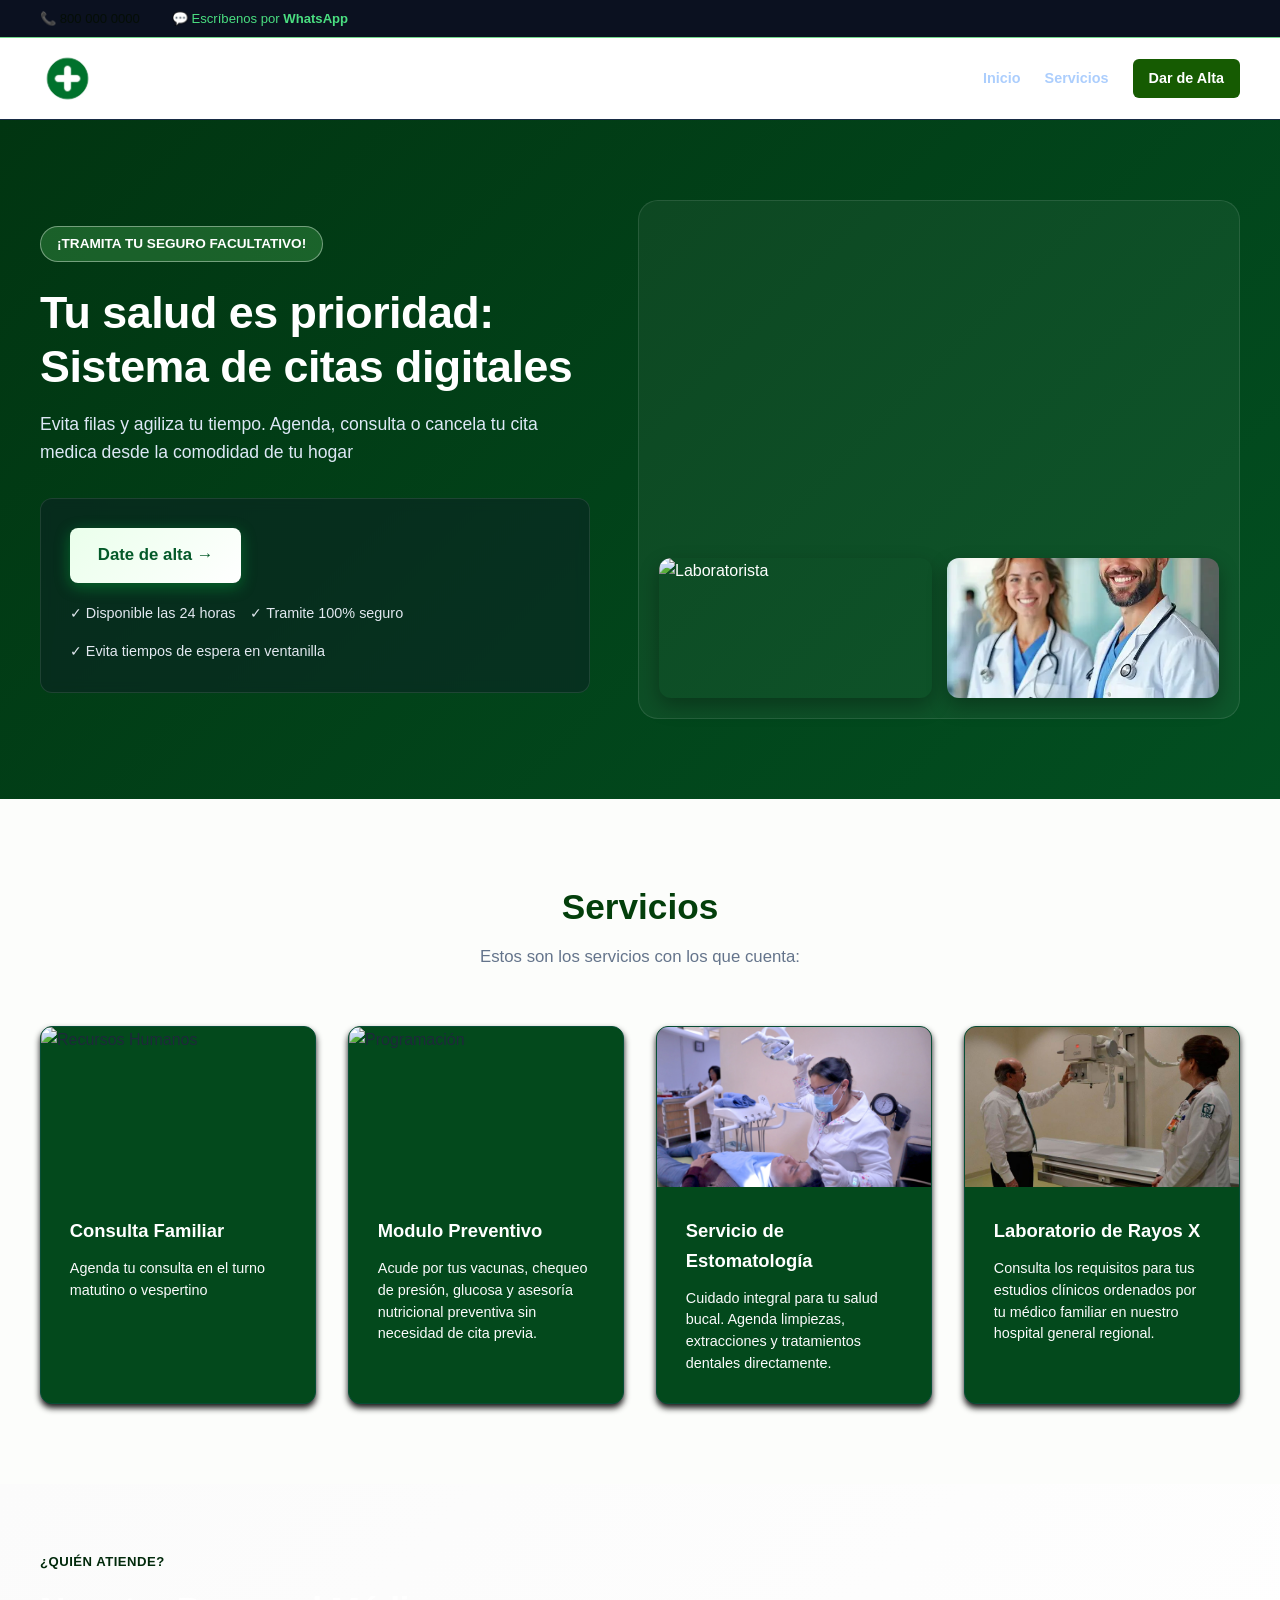
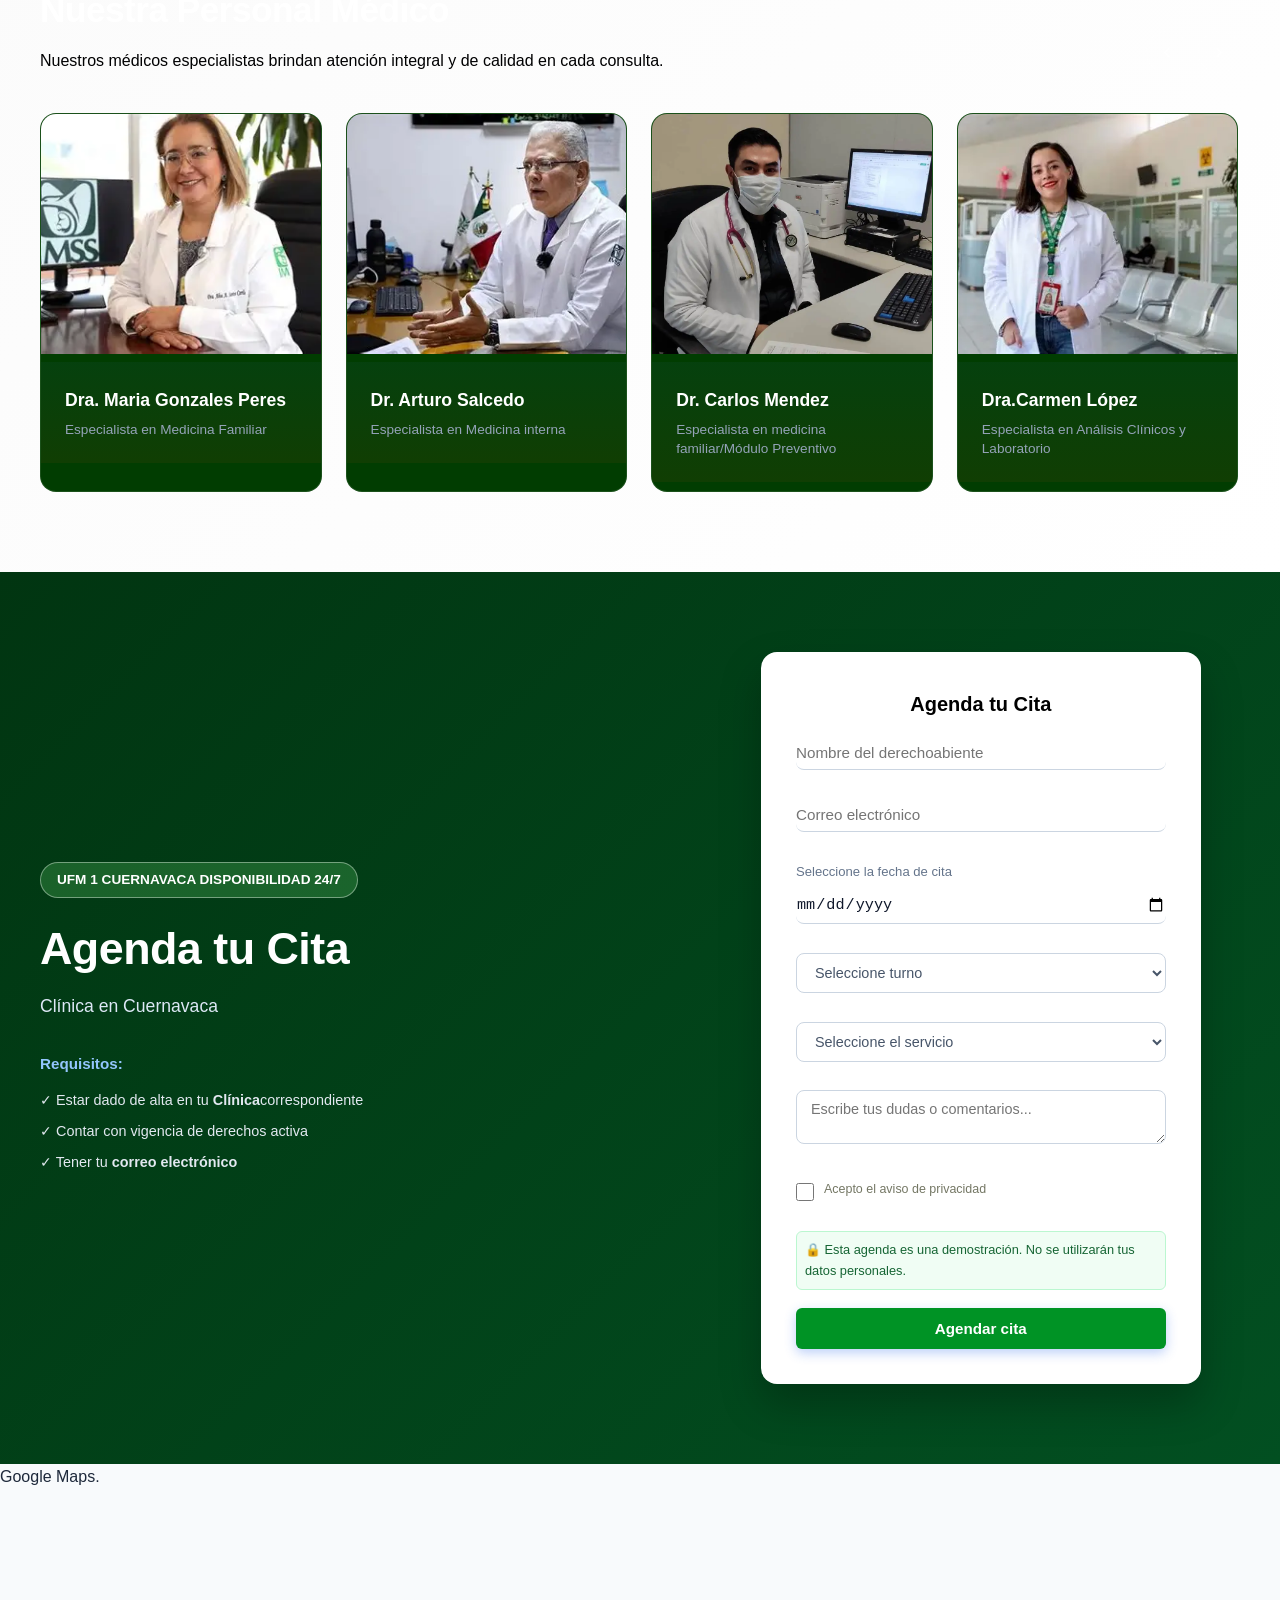
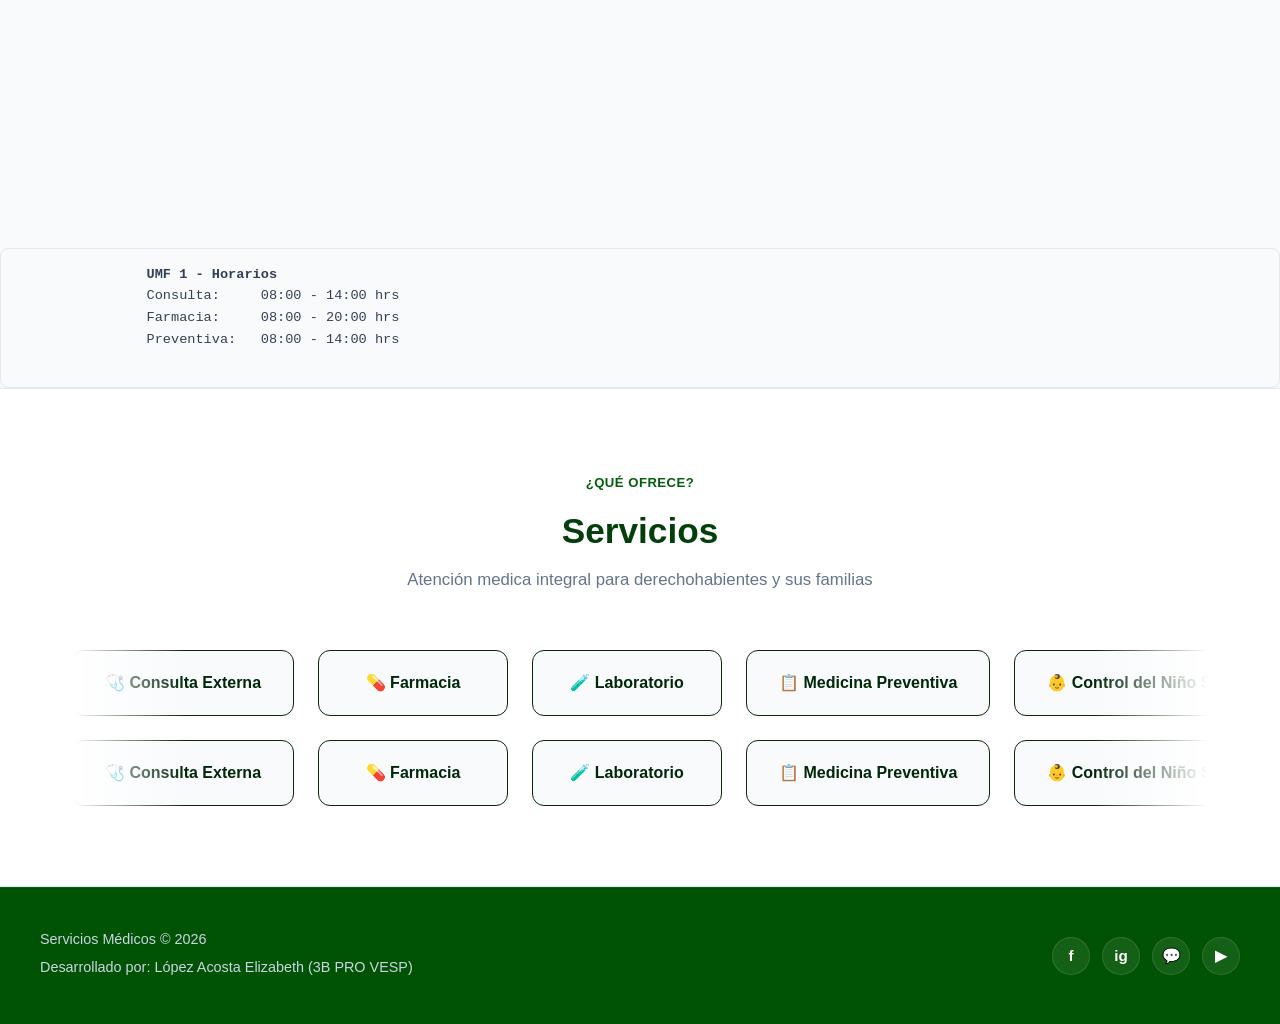
==== index.html @ cfb73b37 "Mi segunda publicación Publicación con imágenes y archivos del proyecto" ====
<!--
  ======================================================================
  INSTITUCIÓN: CBTis 166 Pablo Torres Burgos
  ----------------------------------------------------------------------
  * Estudiante: López Acosta Elizabeth
  * Grupo: 3B PRO VESP  
  * Actividad: Portal Institucional (Con barra superior, collage y formulario)
  ====================================================================== -->

<!DOCTYPE html>
<html lang="es">
<head>
    <meta charset="UTF-8">
    <meta name="viewport" content="width=device-width, initial-scale=1.0">
    <title>Consultas</title>
    <link rel="stylesheet" href="styles.css">
</head>
<body>

    <!-- BARRA SUPERIOR DE CONTACTO -->
    <div class="top-bar" id="inicio">
        <div class="top-bar-container">
            <div class="top-contacts">
                <span class="top-item">📞 800 000 0000</span>
                <span class="top-item whatsapp">💬 Escríbenos por <strong>WhatsApp</strong></span>
            </div>
        </div>
    </div>

    <!-- BARRA DE NAVEGACIÓN PRINCIPAL -->
    <header class="navbar">
        <div class="nav-container">
            <div class="nav-brand">
                <a href="#inicio">
                    <img src="img/logo.webp" alt="Logo" class="brand-logo-img">
                </a>
            </div>
            <nav class="nav-links">
                <a href="#inicio">Inicio</a>
                <a href="#oferta">Servicios</a>
                <a href="login.html" class="btn-nav-login">Dar de Alta</a>
            </nav>
        </div>
    </header>
    

    <!-- SECCIÓN DE DOS COLUMNAS CON COLLAGE DE IMÁGENES -->
    <section class="hero-section">
        <div class="hero-container">
            
            <!-- Columna Izquierda: Textos, Botón y Beneficios -->
            <div class="hero-text-side">
                <span class="hero-tag">¡TRAMITA TU SEGURO FACULTATIVO!</span>
                <h1>Tu salud es prioridad: Sistema de citas digitales</h1>
                <p>Evita filas y agiliza tu tiempo. Agenda, consulta o cancela tu cita medica desde la comodidad de tu hogar</p>
                
                <div class="hero-cta-box">
                    <a href="login.html" class="btn-orange">Date de alta →</a>
                    <div class="hero-benefits">
                        <span>✓ Disponible las 24 horas</span>
                         <span>✓ Tramite 100% seguro</span>
                        <span>✓ Evita tiempos de espera en ventanilla</span>
                    </div>
                </div>
            </div>


            <!-- Columna Derecha: Collage de Imágenes -->
            <div class="hero-image-side">
                <div class="image-collage">
                    <div class="collage-main">
                       <iframe width="560" height="315" src="https://www.youtube.com/embed/X5gCKIQ4U8g?si=Y90M7njumJcARJmg" title="YouTube video player" frameborder="0" allow="accelerometer; autoplay; clipboard-write; encrypted-media; gyroscope; picture-in-picture; web-share" referrerpolicy="strict-origin-when-cross-origin" allowfullscreen></iframe>
                    </div>
                    <div class="collage-sub">
                        <img src="https://th.bing.com/th/id/R.b16246569564eeed6de5c8aa3217bfc3?rik=QnYleJ3G57Sw9w&riu=http%3a%2f%2fpuntoporpuntotv.com%2fwp-content%2fuploads%2f2023%2f10%2fSaturado-el-IMSS-Cuernavaca-siguen-trabajando-a-gran-capacidad-1024x768.jpg&ehk=q5eIgopV61Ex9MRIPPcJCZq4phIk%2b4VZLDvYMflXWm0%3d&risl=&pid=ImgRaw&r=0" alt="Laboratorista">
                        <img src="img/doctores.webp" alt="Programación">
                    </div>
                </div>
            </div>

        </div>
    </section>

    <!-- SECCIÓN DE OFERTA EDUCATIVA CON IMÁGENES ALUSIVAS -->
    <section id="oferta" class="careers-section">
        <div class="section-container">
            <div class="section-header">
                <h2>Servicios</h2>
                <p>Estos son los servicios con los que cuenta:</p>
            </div>

            <div class="careers-grid">
                
                <!-- Carrera 1: Recursos Humanos -->
                <div class="career-card">
                    <div class="career-img-container">
                        <img src="https://tse4.mm.bing.net/th/id/OIP.SMex23tCClpbx3wAqJj2wgHaD4?r=0&rs=1&pid=ImgDetMain&o=7&rm=3" alt="Recursos Humanos">
                    </div>
                    <div class="career-content">
                        <h3>Consulta Familiar</h3>
                        <p>Agenda tu consulta en el turno matutino o vespertino</p>
                    </div>
                </div>

                <!-- Carrera 2: Programación -->
                <div class="career-card">
                    <div class="career-img-container">
                        <img src="https://th.bing.com/th/id/R.180ccead91afdc02e261c7e9dc39caec?rik=%2bVwhKec6Sp%2fadQ&pid=ImgRaw&r=0" alt="Programación">
                    </div>
                    <div class="career-content">
                        <h3>Modulo Preventivo</h3>
                        <p>Acude por tus vacunas, chequeo de presión, glucosa y asesoría nutricional preventiva sin necesidad de cita previa.</p>
                    </div>
                </div>

                <!--  -->
                <div class="career-card">
                    <div class="career-img-container">
                        <img src="img/estomatología.jpeg" alt="Ciberseguridad">
                    </div>
                    <div class="career-content">
                        <h3>Servicio de Estomatología</h3>
                        <p>Cuidado integral para tu salud bucal. Agenda limpiezas, extracciones y tratamientos dentales directamente.</p>
                    </div>
                </div>

                <!-- Carrera 4: Laboratorista Clínico -->
                <div class="career-card">
                    <div class="career-img-container">
                        <img src="img/rayosx.jpg" alt="Laboratorista Clínico">
                    </div>
                    <div class="career-content">
                        <h3>Laboratorio de Rayos X</h3>
                        <p>Consulta los requisitos para tus estudios clínicos ordenados por tu médico familiar en nuestro hospital general regional.</p>
                    </div>
                </div>

            </div>
        </div>
    </section>

    <!-- SECCIÓN DE DOCENTES CON RECORRIDO INTERACTIVO (JS) -->
    <section class="teachers-section">
        <div class="teachers-container">
            
            <div class="teachers-header">
                <div>
                    <span class="teachers-tag">¿QUIÉN ATIENDE?</span>
                    <h2>Nuestra Personal Médico</h2>
                    <p>Nuestros médicos especialistas brindan atención integral y de calidad en cada consulta.</p>
                </div>
                <!-- Botones funcionales con IDs -->
                <div class="teachers-nav-buttons">
                    <button id="btn-prev" class="nav-btn">‹</button>
                    <button id="btn-next" class="nav-btn">›</button>
                </div>
            </div>

            <!-- Contenedor de las tarjetas de docentes (controlado por JS) -->
            <div class="teachers-grid" id="teachers-track">
                
                <!-- Grupo 1 (Primeros 4 profesores) -->
                <div class="teacher-card">
                    <img src="img/doctora.webp" alt="Doctora">
                    <div class="teacher-info">
                        <h3>Dra. Maria Gonzales Peres</h3>
                        <p>Especialista en Medicina Familiar</p>
                    </div>
                </div>

                <div class="teacher-card">
                    <img src="img/doctor.webp" alt="Doctor">
                    <div class="teacher-info">
                        <h3>Dr. Arturo Salcedo</h3>
                        <p>Especialista en Medicina interna</p>
                    </div>
                </div>

                <div class="teacher-card">
                    <img src="img/Doctor2.webp" alt="Doctor">
                    <div class="teacher-info">
                        <h3>Dr. Carlos Mendez</h3>
                        <p>Especialista en medicina familiar/Módulo Preventivo</p>
                    </div>
                </div>

                <div class="teacher-card">
                    <img src="img/doctora2.webp" alt="Doctora">
                    <div class="teacher-info">
                        <h3>Dra.Carmen López</h3>
                        <p>Especialista en Análisis Clínicos y Laboratorio</p>
                    </div>
                </div>

                <!-- Grupo 2 (Otros 4 profesores / Ejemplos adicionales para el recorrido) -->
                <div class="teacher-card">
                    <img src="img/doctora3.jpg" alt="Doctora">
                    <div class="teacher-info">
                        <h3>Dra Camila Zaragoza</h3>
                        <p>RayosX e Imagenología</p>
                    </div>
                </div>

                <div class="teacher-card">
                    <img src="img/doctora4.webp" alt="Profesor">
                    <div class="teacher-info">
                        <h3>Dentista Guadalupe Chavez</h3>
                        <p>Encargada del area de Estomatología</p>
                    </div>
                </div>

                <div class="teacher-card">
                    <img src="img/Doctor3.webp" alt="Doctor">
                    <div class="teacher-info">
                        <h3>Pablo García</h3>
                        <p>Encargado del area de RayosX</p>
                    </div>
                </div>

                <div class="teacher-card">
                    <img src="img/medico.webp" alt="Profesor">
                    <div class="teacher-info">
                        <h3>Médico Felipe Montés</h3>
                        <p>Consulta General.Seguimiento Preventivo en UMF</p>
                    </div>
                </div>

            </div>

        </div>
    </section>

    <!-- SECCIÓN DE DOS COLUMNAS CON FORMULARIO INTEGRADO -->
    <section class="hero-section">
        <div class="hero-container">
            
            <!-- Columna Izquierda: Textos y Beneficios (Estilo UMOV) -->
            <div class="hero-text-side">
                <span class="hero-tag">UFM 1 CUERNAVACA DISPONIBILIDAD 24/7</span>
                <h1 class="hero-title-custom">Agenda tu Cita</h1>
                <p class="hero-desc-custom">
                    Clínica en Cuernavaca
                </p>
                
                <div class="hero-subtitle-custom">
                    Requisitos:
                </div>
                <div class="hero-benefits hero-benefits-column">
                    <span>✓ Estar dado de alta en tu <b>Clínica</b>correspondiente</span>
                    <span>✓ Contar con vigencia de derechos activa</span>
                    <span>✓ Tener tu <b>correo electrónico</b> </span>
                </div>
            </div>

            <!-- Columna Derecha: Tarjeta Flotante con Formulario (10 campos/etiquetas) -->
            <div class="hero-form-side">
                <div class="cbtis-hero-form-card">
                    
                    <h3 class="form-card-title">
                        Agenda tu Cita 
                    </h3>

                    <form id="form-hero-informes" action="#" method="POST">
                        
                        <!-- 1. Campo de Texto: Nombre -->
                        <div class="cbtis-input-group form-group-margin">
                            <input type="text" id="info_nombre" name="nombre" required placeholder="Nombre del derechoabiente" class="form-control-input">
                        </div>


                        <!-- 2. Campo de Correo Electrónico -->
                        <div class="cbtis-input-group form-group-margin">
                            <input type="email" id="info_email" name="email" required placeholder="Correo electrónico" class="form-control-input">
                        </div>


                       
                         <!-- 3. Campo de Fecha (Date): Fecha estimada de ingreso -->
                        <div class="cbtis-input-group form-group-margin">
                            <label for="info_fecha" class="form-date-label">Seleccione la fecha de cita</label>
                            <input type="date" id="info_fecha" name="fecha" required class="form-control-date">
                        </div>

                        <!-- 4. Menú Desplegable (Select): Carrera Técnica -->
                        <div class="cbtis-input-group form-group-margin">
                            <select id="info_carrera" name="carrera" required class="form-control-select">
                                <option value="">Seleccione turno </option>
                                <option value="recursos">Matutino</option>
                                <option value="programacion">Vespertino</option>
                            </select>
                        </div>
                         <!-- 5. Menú Desplegable (Select): Nivel de Estudios -->
                        <div class="cbtis-input-group form-group-margin">
                            <select id="info_nivel" name="nivel" required class="form-control-select">
                                <option value="">Seleccione el servicio </option>
                                <option value="media">Familiar</option>
                                <option value="media">Estomatología</option>
                                <option value="media">Medicina</option>
                                <option value="media">Preventivo</option>
                            </select>
                        </div>


                        <!-- 6. Área de Texto (Textarea): Dudas adicionales -->
                        <div class="cbtis-input-group form-group-margin">
                            <textarea id="info_comentarios" name="comentarios" rows="2" placeholder="Escribe tus dudas o comentarios..." class="form-control-textarea"></textarea>
                        </div>

                      <!-- 7. Casilla de Verificación (Checkbox): Términos y privacidad -->
                        <div class="cbtis-input-group form-group-checkbox">
                            <input type="checkbox" id="info_terminos" name="terminos" required class="form-checkbox-input">
                            <label for="info_terminos" class="form-checkbox-label">
                                Acepto el aviso de privacidad 
                            </label>
                        </div>

                         <p style="background:#f0fdf4; border:1px solid #bbf7d0; color:#166534; padding:8px; border-radius:6px; font-size:0.80rem; margin-bottom:10px;">
                        🔒 Esta agenda es una demostración. No se utilizarán tus datos personales.
                        </p>

                        <!-- 8. Botón de Envío (Submit Button) -->
                        <button type="submit" class="cbtis-btn-ingresar form-submit-btn">
                            Agendar cita
                        </button>
                       
                    </form>
                </div>
            </div>

        </div>
    </section>
   

                <p> Google Maps.</p>
                <div class="map-container">
                     <iframe src="https://www.google.com/maps/embed?pb=!1m18!1m12!1m3!1d2387.199686755925!2d-99.20604366535498!3d18.92147326581789!2m3!1f0!2f0!3f0!3m2!1i1024!2i768!4f13.1!3m3!1m2!1s0x85cddfbd3ccdaff7%3A0xf3bea7a84e14e5df!2sHospital%20General%20Regional%2C%20C%2FMF%20No.%201%20del%20IMSS%2C%20Cuernavaca%2C%20Morelos.!5e1!3m2!1ses-419!2smx!4v1793158103427!5m2!1ses-419!2smx" 
                            width="100%" 
                            height="350" 
                            style="border:0;" 
                            allowfullscreen="" 
                            loading="lazy" 
                            referrerpolicy="no-referrer-when-downgrade" 
                            title="Ubicación">
                    </iframe>
                    <pre style="background:#f8fafc; border:1px solid #e2e8f0; padding:15px; border-radius:8px; font-size:0.85rem; color:#334155; overflow-x:auto;">
                <b>UMF 1 - Horarios</b>
                Consulta:     08:00 - 14:00 hrs
                Farmacia:     08:00 - 20:00 hrs
                Preventiva:   08:00 - 14:00 hrs

</pre>
                </div>
                </section>


    <!-- SECCIÓN DE CONVENIOS DOBLE LÍNEA -->
    <section class="convenios-section">
        <div class="convenios-container">
            
            <div class="section-header">
                <span class="teachers-tag convenience-tag-custom">¿QUÉ OFRECE?</span>
                <h2>Servicios </h2>
                <p>Atención medica integral para derechohabientes y sus familias </p>
            </div>

            <!-- LÍNEA 1: Se desplaza hacia la IZQUIERDA -->
            <div class="marquee-wrapper">
                <div class="marquee-track marquee-track-top">
                    <div class="convenio-card">🩺 Consulta Externa</div>
<div class="convenio-card">💊 Farmacia</div>
<div class="convenio-card">🧪 Laboratorio</div>
<div class="convenio-card">📋 Medicina Preventiva</div>
<div class="convenio-card">👶 Control del Niño Sano</div>
<div class="convenio-card">🤰 Control Prenatal</div>
<div class="convenio-card">📝 Trabajo Social</div>
<div class="convenio-card">💉 Vacunación</div>
<div class="convenio-card">🏥 Afiliación y Vigencia</div>
<div class="convenio-card">📅 Citas Digitales</div>
                </div>
            </div>

            <!-- LÍNEA 2: Se desplaza hacia la DERECHA -->
            <div class="marquee-wrapper marquee-wrapper-spacing">
                <div class="marquee-track marquee-track-bottom">
                    <div class="convenio-card">🩺 Consulta Externa</div>
<div class="convenio-card">💊 Farmacia</div>
<div class="convenio-card">🧪 Laboratorio</div>
<div class="convenio-card">📋 Medicina Preventiva</div>
<div class="convenio-card">👶 Control del Niño Sano</div>
<div class="convenio-card">🤰 Control Prenatal</div>
<div class="convenio-card">📝 Trabajo Social</div>
<div class="convenio-card">💉 Vacunación</div>
<div class="convenio-card">🏥 Afiliación y Vigencia</div>
<div class="convenio-card">📅 Citas Digitales</div>
                </div>
            </div>
        </div>
    </section>

    <!-- PIE DE PÁGINA (FOOTER CON REDES SOCIALES) -->
    <footer class="footer">
        <div class="footer-container">
            
            <div class="footer-info">
                <p>Servicios Médicos &copy; 2026</p>
                <p class="footer-author">Desarrollado por: López Acosta Elizabeth (3B PRO VESP)</p>
            </div>

            <!-- Enlaces de Redes Sociales -->
            <div class="footer-socials">
                <a href="https://facebook.com" target="_blank" class="social-icon" title="Facebook">f</a>
                <a href="https://instagram.com" target="_blank" class="social-icon" title="Instagram">ig</a>
                <a href="https://whatsapp.com" target="_blank" class="social-icon" title="WhatsApp">💬</a>
                <a href="https://youtube.com" target="_blank" class="social-icon" title="YouTube"> ▶</a>
            </div>

        </div>
    </footer>

    <script src="script.js"></script>
</body>
</html>
---- styles.css ----
/* ======================================================================
   ESTILOS GENERALES Y PORTADA - CBTis 166
   ====================================================================== */
*{
    box-sizing: border-box; /* Incluye bordes y rellenos en el ancho y alto total */
    margin: 0;              /* Elimina los márgenes predeterminados de la página */
    padding: 0;             /* Elimina los rellenos internos predeterminados */
}

body {
    font-family: 'Segoe UI', Tahoma, Geneva, Verdana, sans-serif; /* Tipografía principal limpia y moderna */
    color: #1e293b;                 /* Color de texto base gris oscuro */
    background-color: #f8fafc;      /* Color de fondo general suave para el sitio */
    line-height: 1.6;               /* Espaciado de línea cómodo para la lectura */
}

/* --------------------------------------------------------------------
   BARRA SUPERIOR DE CONTACTO
   -------------------------------------------------------------------- */
.top-bar {
    background-color: #0b1120;              /* Fondo oscuro para la franja de contacto superior */
    color: #050e07;                         /* Color de texto gris claro secundario */
    font-size: 0.82rem;                     /* Tamaño de fuente pequeño y sutil */
    padding: 0.5rem 2rem;                   /* Relleno interno superior/inferior y lateral */
    border-bottom: 1px solid rgba(120, 232, 148, 0.926); /* Línea divisoria inferior translúcida */
}

.top-bar-container {
    max-width: 1200px;     /* Ancho máximo estructurado para mantener simetría */
    margin: 0 auto;        /* Centra horizontalmente el contenedor */
    display: flex;         /* Activa el diseño flexible */
    justify-content: space-between; /* Distribuye el espacio entre los elementos internos */
    align-items: center;   /* Centra verticalmente los elementos */
}

.top-contacts {
    display: flex;         /* Distribuye los datos de contacto en fila horizontal */
    gap: 2rem;             /* Separación horizontal entre los elementos */
}

.top-item.whatsapp {
    color: #4ade80;        /* Color verde característico para destacar WhatsApp */
}

/* ======================================================================
   BARRA DE NAVEGACIÓN RESPONSIVA
   ====================================================================== */
.navbar {
    background-color: #ffffff; /* Fondo blanco sólido para el menú de navegación */
    border-bottom: 1px solid #182c45; /* Borde inferior sutil */
    position: sticky;          /* Fija la barra en la parte superior al hacer scroll */
    top: 0;                    /* Posición de anclaje exacto en la parte superior */
    z-index: 1000;             /* Asegura que la barra esté siempre por encima de otros elementos */
    padding: 0.8rem 1.5rem;    /* Relleno interior de la barra de navegación */
}

.nav-container {
    max-width: 1200px;         /* Ancho máximo alineado con el resto del sitio */
    margin: 0 auto;            /* Centra el contenedor del menú */
    display: flex;             /* Modelo flexible */
    justify-content: space-between; /* Separa el logotipo de los enlaces del menú */
    align-items: center;       /* Alinea verticalmente al centro */
    flex-wrap: wrap;           /* Permite que los elementos bajen si falta espacio */
    gap: 1rem;                 /* Espaciado predeterminado */
}

.nav-brand {
    display: flex;             /* Contenedor flexible para la marca/logo */
    align-items: center;       /* Centra verticalmente el logotipo */
}

.brand-logo-img {
    height: 55px;              /* Altura fija estándar para el logotipo institucional */
    width: auto;               /* Ancho proporcional automático */
    object-fit: contain;       /* Evita deformaciones en la imagen */
    display: block;            /* Elimina espacios fantasma inferiores */
}

.nav-links {
    display: flex;             /* Organiza los enlaces de navegación en línea */
    align-items: center;       /* Centra verticalmente */
    gap: 1.5rem;               /* Espacio de separación entre cada opción del menú */
    flex-wrap: wrap;           /* Adaptable en pantallas chicas */
}

.nav-links a {
    text-decoration: none;     /* Quita el subrayado predeterminado de los enlaces */
    color: #accefd;            /* Color de texto gris intermedio */
    font-weight: 600;          /* Seminegrita para mejor visibilidad */
    font-size: 0.9rem;         /* Tamaño de fuente adecuado */
    transition: color 0.2s;    /* Transición suave al cambiar de color */
}

.nav-links a:hover {
    color: #1eb506;            /* Cambia a azul corporativo al pasar el cursor */
}

.btn-nav-login {
    background-color: #165b02; /* Fondo azul destacado para el botón de alumnos */
    color: white !important;   /* Texto blanco forzado */
    padding: 8px 16px;         /* Relleno interior del botón */
    border-radius: 6px;        /* Esquinas redondeadas */
    transition: background-color 0.2s; /* Transición suave en el color de fondo */
}

.btn-nav-login:hover {
    background-color: #008915; /* Azul más oscuro al pasar el cursor */
}

@media (max-width: 600px) {
    .navbar {
        padding: 0.6rem 1rem;  /* Reduce el padding en pantallas móviles pequeñas */
    }
    .nav-container {
        justify-content: center; /* Centra los elementos del menú en móviles */
    }
    .nav-links {
        gap: 1rem;             /* Reduce el espacio entre enlaces */
        justify-content: center; /* Centra los enlaces */
    }
}

/* --------------------------------------------------------------------
   SECCIÓN HERO (DOS COLUMNAS CON COLLAGE)
   -------------------------------------------------------------------- */
.hero-section {
    background: linear-gradient(135deg, #013511 0%, #024f21 100%); /* Fondo con degradado azul oscuro */
    color: white;              /* Texto general en blanco para alto contraste */
    padding: 5rem 2rem;        /* Relleno superior/inferior amplio y lateral */
    overflow: hidden;          /* Oculta desbordamientos */
}

.hero-container {
    max-width: 1200px;         /* Ancho máximo del contenedor principal */
    margin: 0 auto;            /* Centra el contenedor */
    display: grid;             /* Utiliza CSS Grid para organizar las columnas */
    grid-template-columns: 1.1fr 0.9fr; /* Texto ligeramente más ancho que el collage */
    gap: 3rem;                 /* Espacio de separación entre columnas */
    align-items: center;       /* Alinea verticalmente al centro */
}

@media (max-width: 900px) {
    .hero-container {
        grid-template-columns: 1fr; /* Cambia a una sola columna en pantallas medianas/móviles */
    }
}

.hero-tag {
    display: inline-block;     /* Permite aplicar padding y márgenes como bloque */
    background-color: rgba(86, 193, 97, 0.3); /* Fondo azul translúcido */
    border: 1px solid rgba(249, 254, 251, 0.4); /* Borde azul claro sutil */
    color: #ffffff;            /* Texto azul claro brillante */
    padding: 6px 16px;         /* Relleno interior */
    border-radius: 20px;       /* Bordes redondeados estilo píldora */
    font-size: 0.85rem;        /* Tamaño de fuente compacto */
    font-weight: 600;          /* Seminegrita */
    text-transform: uppercase; /* Convierte el texto en mayúsculas */
    margin-bottom: 1.5rem;     /* Margen inferior */
}

.hero-text-side h1 {
    font-size: 2.8rem;         /* Tamaño de fuente grande para el título principal */
    font-weight: 800;          /* Grosor muy marcado */
    margin-bottom: 1rem;       /* Espacio inferior */
    letter-spacing: -0.5px;    /* Reduce ligeramente el espacio entre letras */
    line-height: 1.2;          /* Altura de línea compacta */
}

.hero-text-side p {
    font-size: 1.1rem;         /* Tamaño de fuente cómodo para la descripción */
    color: #dde8f6;            /* Color gris claro legible */
    margin-bottom: 2rem;       /* Espacio inferior */
    line-height: 1.6;          /* Altura de línea legible */
}

.hero-cta-box {
    background: rgba(15, 23, 42, 0.4); /* Fondo oscuro semitransparente */
    border: 1px solid rgba(255, 255, 255, 0.1); /* Borde sutil translúcido */
    padding: 1.8rem;           /* Relleno interno */
    border-radius: 12px;       /* Bordes redondeados */
    backdrop-filter: blur(6px); /* Efecto de desenfoque de cristal esmerilado */
}

.btn-orange {
    display: inline-block;     /* Permite dimensiones en enlaces */
    background: linear-gradient(135deg, #eaffeb 0%, #ffffff 100%); /* Degradado naranja llamativo */
    color: rgb(4, 90, 41);              /* Texto blanco */
    padding: 14px 28px;        /* Relleno interior generoso */
    border-radius: 8px;        /* Bordes redondeados */
    text-decoration: none;     /* Quita subrayado */
    font-weight: 700;          /* Negrita */
    font-size: 1.05rem;        /* Tamaño destacado */
    box-shadow: 0 4px 15px rgba(5, 192, 68, 0.4); /* Sombra naranja difuminada */
    transition: transform 0.2s, box-shadow 0.2s; /* Transiciones suaves */
    margin-bottom: 1.2rem;     /* Espacio inferior */
}

.btn-orange:hover {
    transform: translateY(-2px); /* Eleva ligeramente el botón al pasar el cursor */
    box-shadow: 0 6px 20px rgba(7, 134, 26, 0.6); /* Aumenta intensidad de sombra */
}

.hero-benefits {
    display: flex;             /* Organiza los beneficios en línea flexible */
    flex-wrap: wrap;           /* Salto de línea automático */
    gap: 15px;                 /* Espacio entre beneficios */
    font-size: 0.9rem;         /* Tamaño estándar */
    color: #e2e8f0;            /* Gris claro */
    font-weight: 500;          /* Peso medio */
}

/* Estilos del Collage de Imágenes */
.image-collage {
    display: flex;             /* Organiza los elementos en columna */
    flex-direction: column;    /* Dirección vertical */
    gap: 15px;                 /* Espacio entre imágenes */
    background: rgba(255, 255, 255, 0.05); /* Fondo translúcido sutil */
    padding: 20px;             /* Relleno interior */
    border-radius: 20px;       /* Bordes redondeados del contenedor */
    border: 1px solid rgba(255, 255, 255, 0.1); /* Borde sutil */
}

.collage-main img {
    width: 100%;               /* Ancho completo */
    height: 240px;             /* Altura fija para la imagen principal */
    object-fit: cover;         /* Recorta proporcionalmente sin deformar */
    border-radius: 12px;       /* Bordes redondeados */
    box-shadow: 0 10px 25px rgba(0,0,0,0.3); /* Sombra de profundidad */
}

.collage-sub {
    display: grid;             /* Cuadrícula para las dos imágenes inferiores */
    grid-template-columns: 1fr 1fr; /* Dos columnas iguales */
    gap: 15px;                 /* Espacio entre las secundarias */
}

.collage-sub img {
    width: 100%;               /* Ancho completo */
    height: 140px;             /* Altura fija para secundarias */
    object-fit: cover;         /* Recorte proporcional */
    border-radius: 12px;       /* Bordes redondeados */
    box-shadow: 0 8px 20px rgba(0,0,0,0.3); /* Sombra de profundidad */
}

/* Clases específicas para el formulario de informes */
.hero-title-custom {
    font-size: 2.5rem;         /* Tamaño de título personalizado */
    margin-bottom: 1rem;       /* Margen inferior */
}

.hero-desc-custom {
    color: #cbd5e1;            /* Color secundario */
    font-size: 1rem;           /* Tamaño legible */
    margin-bottom: 1.5rem;     /* Margen inferior */
}

.hero-subtitle-custom {
    font-size: 0.95rem;        /* Subtítulo */
    font-weight: 600;          /* Seminegrita */
    color: #93c5fd;            /* Azul claro */
    margin-bottom: 0.8rem;     /* Margen inferior */
}

.hero-benefits-column {
    display: flex;             /* Flexible vertical */
    flex-direction: column;    /* Apilado vertical */
    gap: 8px;                  /* Espaciado ajustado */
}

.cbtis-hero-form-card {
    background-color: #ffffff; /* Fondo blanco sólido para la tarjeta del formulario */
    padding: 2.2rem;           /* Relleno interno amplio */
    border-radius: 16px;       /* Bordes redondeados marcados */
    box-shadow: 0 20px 40px rgba(0, 0, 0, 0.25); /* Sombra elegante flotante */
    width: 100%;               /* Ancho completo disponible */
    max-width: 440px;          /* Ancho máximo de la tarjeta */
    margin: 0 auto;            /* Centrado horizontal */
}

.form-card-title {
    color: #000000;            /* Color oscuro */
    font-size: 1.25rem;        /* Mediano destacado */
    font-weight: 700;          /* Negrita */
    margin-bottom: 1rem;       /* Margen inferior */
    text-align: center;        /* Centrado */
}

.form-group-margin {
    margin-bottom: 1rem;       /* Espacio inferior estándar entre campos */
}

.form-control-input {
    width: 100%;               /* Ancho completo */
    border: 1px solid #cbd5e1; /* Borde gris claro */
    border-radius: 8px;        /* Bordes redondeados */
    padding: 10px 14px;        /* Relleno interior cómodo */
    font-size: 0.9rem;         /* Tamaño de letra interno */
    outline: none;             /* Sin borde de enfoque por defecto */
}

.form-control-select {
    width: 100%;               /* Ancho completo */
    border: 1px solid #cbd5e1; /* Borde gris claro */
    border-radius: 8px;        /* Bordes redondeados */
    padding: 10px 14px;        /* Relleno interior */
    font-size: 0.9rem;         /* Tamaño de fuente */
    background: #fff;          /* Fondo blanco */
    color: #475569;            /* Color de texto de opciones */
    outline: none;             /* Quita contorno */
}

.form-date-label {
    font-size: 0.78rem;        /* Letra pequeña para etiquetas de fecha */
    color: #64748b;            /* Gris secundario */
    display: block;            /* Ocupa su propia línea */
    margin-bottom: 2px;        /* Margen inferior mínimo */
}

.form-control-date {
    width: 100%;               /* Ancho completo */
    border: 1px solid #cbd5e1; /* Borde gris */
    border-radius: 8px;        /* Bordes redondeados */
    padding: 8px 14px;         /* Relleno interior */
    font-size: 0.9rem;         /* Tamaño de fuente */
    color: #334155;            /* Color de texto interno */
    outline: none;             /* Quita contorno */
}

.form-control-textarea {
    width: 100%;               /* Ancho completo */
    border: 1px solid #cbd5e1; /* Borde gris */
    border-radius: 8px;        /* Bordes redondeados */
    padding: 10px 14px;        /* Relleno interior */
    font-size: 0.9rem;         /* Tamaño de fuente */
    outline: none;             /* Quita contorno */
    font-family: inherit;      /* Hereda tipografía general */
}

/* ======================================================================
   CORRECCIÓN DEFINITIVA PARA LA CASILLA Y EL TEXTO DE ACEPTAR TÉRMINOS
   ====================================================================== */
.form-group-checkbox {
    margin-bottom: 1.2rem;     /* Espacio inferior */
    display: flex;             /* Contenedor flexible */
    flex-direction: row !important; /* Fuerza dirección horizontal estricta */
    align-items: flex-start !important; /* Alinea arriba */
    justify-content: flex-start !important; /* Alinea a la izquierda */
    gap: 10px;                 /* Espacio horizontal entre cuadro y texto */
    text-align: left;          /* Alineación izquierda */
    width: 100%;               /* Ancho completo */
}

.form-checkbox-input {
    width: 18px !important;    /* Ancho fijo forzado para el checkbox */
    height: 18px !important;   /* Alto fijo forzado */
    min-width: 18px;           /* Evita compresión */
    cursor: pointer;           /* Cambia cursor a mano */
    margin-top: 2px;           /* Ajuste vertical fino con la primera línea */
    flex-shrink: 0;            /* Impide deformación */
    appearance: auto;          /* Restaura el comportamiento visual nativo */
    -webkit-appearance: checkbox; /* Compatibilidad WebKit */
}

.form-checkbox-label {
    font-size: 0.78rem !important; /* Letra pequeña legible para textos legales */
    color: #747764 !important;     /* Gris oscuro */
    line-height: 1.35 !important;  /* Altura de línea compacta */
    cursor: pointer;               /* Cursor interactivo */
    display: inline-block !important; /* Comportamiento en línea */
    width: auto !important;        /* Ancho automático */
    flex: 1;                       /* Ocupa el resto del espacio disponible */
}

.form-submit-btn {
    background-color: #135600;     /* Fondo azul intenso para el botón enviar */
    width: 100%;                   /* Ancho completo */
    border-radius: 8px;            /* Bordes redondeados */
    padding: 12px;                 /* Relleno interior */
    font-weight: 700;              /* Negrita */
    color: white;                  /* Texto blanco */
    border: none;                  /* Sin bordes */
    cursor: pointer;               /* Cursor de mano */
    transition: background 0.2s;   /* Transición suave */
}

.cbtis-hero-form-card input:focus, 
.cbtis-hero-form-card select:focus, 
.cbtis-hero-form-card textarea:focus {
    border-color: #0d7b25 !important; /* Cambia el borde a azul brillante al enfocar */
    box-shadow: 0 0 0 3px rgba(37, 99, 235, 0.15); /* Brillo sutil alrededor */
}

/* ======================================================================
   ESTILOS DE OFERTA EDUCATIVA CON IMÁGENES
   ====================================================================== */
.careers-section {
    padding: 5rem 2rem;            /* Espaciado superior/inferior */
    background-color: #fcfdfb;     /* Fondo claro */
}

.section-container {
    max-width: 1200px;             /* Ancho máximo centrado */
    margin: 0 auto;                /* Centrado horizontal */
}

.section-header {
    text-align: center;            /* Centrado de títulos de sección */
    margin-bottom: 3.5rem;         /* Espacio inferior */
}

.section-header h2 {
    font-size: 2.2rem;             /* Título grande */
    color: #033f0b;                /* Color oscuro */
    margin-bottom: 0.5rem;         /* Espacio con subtítulo */
}

.section-header p {
    color: #64748b;                /* Gris secundario */
    font-size: 1.05rem;            /* Tamaño legible */
}

.careers-grid {
    display: grid;                 /* Cuadrícula CSS adaptable */
    grid-template-columns: repeat(auto-fit, minmax(260px, 1fr)); /* Columnas responsivas */
    gap: 2rem;                     /* Espacio entre tarjetas */
}

.career-card {
    background-color: #03491c;     /* Fondo blanco */
    border: 1px solid #074e36;     /* Borde sutil */
    border-radius: 12px;           /* Esquinas redondeadas */
    overflow: hidden;              /* Oculta desbordamientos internos */
    box-shadow: 0 4px 6px rgba(0, 0, 0, 0.916); /* Sombra ligera */
    transition: transform 0.2s ease, box-shadow 0.2s ease; /* Transiciones suaves */
}

.career-card:hover {
    transform: translateY(-5px);   /* Eleva la tarjeta al pasar el cursor */
    box-shadow: 0 15px 30px rgba(0, 0, 0, 0.08); /* Acentúa la sombra */
    border-color: #cbd5e1;         /* Oscurece borde */
}

.career-img-container {
    width: 100%;                   /* Ancho completo */
    height: 160px;                 /* Altura fija de imagen */
    overflow: hidden;              /* Oculta desbordamientos */
}

.career-img-container img {
    width: 100%;                   /* Ancho adaptado */
    height: 100%;                  /* Alto adaptado */
    object-fit: cover;             /* Recorte proporcional */
    transition: transform 0.3s ease; /* Transición para zoom */
}

.career-card:hover .career-img-container img {
    transform: scale(1.05);        /* Efecto zoom in en imagen al hacer hover */
}

.career-content {
    padding: 1.8rem;               /* Relleno interno de textos */
}

.career-content h3 {
    font-size: 1.15rem;            /* Tamaño de título */
    color: #ffffff;                /* Color oscuro */
    margin-bottom: 0.8rem;         /* Espacio inferior */
    font-weight: 700;              /* Negrita */
}

.career-content p {
    color: #fbfbfc;                /* Gris descriptivo */
    font-size: 0.9rem;             /* Tamaño estándar */
    line-height: 1.5;              /* Altura de línea */
}

/* ======================================================================
   ESTILOS DEL PIE DE PÁGINA (FOOTER CON REDES SOCIALES)
   ====================================================================== */
.footer {
    background-color: #005304;     /* Fondo oscuro institucional */
    color: #94a3b8;                /* Texto gris claro */
    padding: 2.5rem 2rem;          /* Relleno interior */
    border-top: 1px solid rgba(255, 255, 255, 0.05); /* Línea superior sutil */
}

.footer-container {
    max-width: 1200px;             /* Ancho máximo alineado */
    margin: 0 auto;                /* Centrado horizontal */
    display: flex;                 /* Distribución flexible */
    justify-content: space-between; /* Separa créditos de redes */
    align-items: center;           /* Centrado vertical */
    flex-wrap: wrap;               /* Adaptable */
    gap: 1.5rem;                   /* Espacio entre elementos */
}

.footer-info p {
    font-size: 0.9rem;             /* Tamaño estándar */
    color: #cbd5e1;                /* Color legible */
    margin-bottom: 0.3rem;         /* Espacio mínimo */
}

.footer-author {
    font-size: 0.82rem;            /* Letra pequeña para autor */
    color: #64748b;                /* Gris sutil */
}

.footer-socials {
    display: flex;                 /* Iconos en línea */
    gap: 12px;                     /* Espacio entre iconos */
}

.social-icon {
    width: 38px;                   /* Ancho fijo circular */
    height: 38px;                  /* Alto fijo circular */
    background: rgba(255, 255, 255, 0.08); /* Fondo translúcido */
    border: 1px solid rgba(255, 255, 255, 0.12); /* Borde sutil */
    color: #ffffff;                /* Icono blanco */
    border-radius: 50%;            /* Círculo perfecto */
    display: flex;                 /* Centrado interno */
    align-items: center;           /* Centrado vertical */
    justify-content: center;       /* Centrado horizontal */
    text-decoration: none;         /* Sin subrayado */
    font-weight: 700;              /* Negrita */
    font-size: 0.95rem;            /* Tamaño del símbolo */
    transition: background 0.2s, transform 0.2s, border-color 0.2s; /* Transiciones */
}

.social-icon:hover {
    background: #013e31;           /* Azul corporativo al pasar cursor */
    border-color: #024d07;         /* Borde azul */
    transform: translateY(-3px);   /* Eleva sutilmente el icono */
}

@media (max-width: 768px) {
    .footer-container {
        flex-direction: column;    /* Columna en tablets y móviles */
        text-align: center;        /* Centra textos del footer */
    }
    .footer-socials {
        justify-content: center;   /* Centra iconos sociales */
    }
}

/* ======================================================================
   ESTILOS DE LOGIN EN PANTALLA PARTIDA - CBTis 166
   ====================================================================== */
.cbtis-login-body {
    margin: 0;                     /* Sin márgenes */
    padding: 0;                    /* Sin padding */
    font-family: 'Segoe UI', Tahoma, Geneva, Verdana, sans-serif; /* Tipografía general */
    background: linear-gradient(135deg, #014a29 0%, hsl(103, 100%, 7%) 100%); /* Fondo degradado */
    min-height: 100vh;             /* Altura mínima de pantalla completa */
    display: flex;                 /* Centrado flexible */
    justify-content: center;       /* Centrado horizontal */
    align-items: center;           /* Centrado vertical */
}

.cbtis-login-container {
    width: 100%;                   /* Ancho completo */
    max-width: 1000px;             /* Ancho máximo de la tarjeta de login */
    height: 800px;                 /* Altura fija estándar */
    background-color: #ffffff;     /* Fondo blanco */
    border-radius: 12px;           /* Bordes redondeados */
    box-shadow: 0 25px 50px rgba(0, 39, 23, 0.35); /* Sombra pronunciada */
    display: grid;                 /* Pantalla dividida en cuadrícula */
    grid-template-columns: 1fr 1fr; /* Dos columnas iguales (panel izquierdo y derecho) */
    overflow: hidden;              /* Oculta desbordamientos */
    margin: 2rem;                  /* Margen exterior */
}

@media (max-width: 850px) {
    .cbtis-login-container {
        grid-template-columns: 1fr; /* Una sola columna en dispositivos menores */
        height: auto;               /* Altura automática */
    }
    .cbtis-left-panel {
        display: none;              /* Oculta el panel izquierdo decorativo en móviles */
    }
}

.cbtis-left-panel {
    background: linear-gradient(135deg, #1b7f00 0%, #008a17 100%); /* Degradado oscuro */
    color: white;                  /* Texto blanco */
    padding: 3rem;                 /* Relleno interno */
    display: flex;                 /* Diseño flexible */
    flex-direction: column;        /* Apilado vertical */
    justify-content: space-between; /* Distribuye espacio superior e inferior */
}

.cbtis-illustration-box {
    text-align: center;            /* Centrado */
    margin-top: 1rem;              /* Margen superior */
}

.cbtis-badge-icon {
    font-size: 4.5rem;             /* Tamaño grande para icono/emoji */
    margin-bottom: 0.5rem;         /* Margen inferior */
}

.cbtis-illustration-box h2 {
    font-size: 2rem;               /* Título grande */
    font-weight: 800;              /* Negrita fuerte */
    letter-spacing: 1px;           /* Espaciado entre letras */
}

.cbtis-notices-box {
    background: rgba(255, 255, 255, 0.1); /* Caja translúcida de avisos */
    padding: 1.2rem;               /* Relleno interno */
    border-radius: 8px;            /* Bordes redondeados */
    margin-top: 1.5rem;            /* Margen superior */
}

.cbtis-notices-box h3 {
    font-size: 1.1rem;             /* Título de aviso */
    margin-bottom: 0.4rem;         /* Margen inferior */
}

.cbtis-notices-box p {
    font-size: 0.85rem;            /* Texto pequeño */
    color: #e0e7ff;                /* Azul claro tenue */
    line-height: 1.4;              /* Altura de línea */
}

.cbtis-slider-dots {
    display: flex;                 /* Indicadores de slider en fila */
    justify-content: center;       /* Centrados */
    gap: 8px;                      /* Espacio entre puntos */
    margin-top: 1.5rem;            /* Margen superior */
}

.cbtis-dot {
    width: 8px;                    /* Ancho de punto inactivo */
    height: 8px;                   /* Alto de punto inactivo */
    background-color: rgba(255, 255, 255, 0.4); /* Translúcido */
    border-radius: 50%;            /* Circular */
}

.cbtis-dot.active {
    background-color: #ffffff;     /* Blanco sólido para punto activo */
    width: 24px;                   /* Más ancho simulando barra activa */
    border-radius: 4px;            /* Bordes redondeados */
}

.cbtis-left-footer {
    font-size: 0.72rem;            /* Letra pequeña institucional */
    color: #bfdbfe;                /* Azul muy claro */
    text-align: center;            /* Centrado */
    line-height: 1.3;              /* Altura de línea */
}

.cbtis-right-panel {
    background-color: #ffffff;     /* Panel derecho blanco para el formulario de login */
    padding: 3rem 3.5rem;          /* Relleno interno amplio */
    display: flex;                 /* Flexible */
    flex-direction: column;        /* Vertical */
    justify-content: center;       /* Centrado vertical */
}

.cbtis-login-wrapper {
    width: 100%;                   /* Ancho completo */
    max-width: 350px;              /* Ancho máximo del contenedor de login */
    margin: 0 auto;                /* Centrado horizontal */
}

.login-back-container {
    margin-bottom: 1.5rem;         /* Margen inferior */
}

.cbtis-back-link {
    color: #006305;                /* Enlace azul */
    font-size: 0.82rem;            /* Tamaño pequeño */
    text-decoration: none;         /* Sin subrayado */
    font-weight: 600;              /* Seminegrita */
}

.cbtis-back-link:hover {
    text-decoration: underline;    /* Subraya al pasar cursor */
}

.cbtis-logo-header {
    text-align: center;            /* Centrado */
    margin-bottom: 2rem;           /* Margen inferior */
}

.login-logo-emoji {
    font-size: 2.2rem;             /* Emoji grande */
    margin-bottom: 0.2rem;         /* Margen inferior */
}

.cbtis-logo-header h1 {
    font-size: 1.3rem;             /* Tamaño título */
    color: #0f172a;                /* Oscuro */
    font-weight: 700;              /* Negrita */
}

.cbtis-logo-header h1 span {
    color: #00750a;                /* Acento en azul */
}

.cbtis-input-group {
    margin-bottom: 1.8rem;         /* Espacio inferior */
    position: relative;            /* Posicionamiento relativo */
}

.cbtis-input-group label {
    display: block;                /* Ocupa su línea */
    font-size: 0.82rem;            /* Pequeño */
    color: #64748b;                /* Gris */
    margin-bottom: 0.3rem;         /* Margen inferior */
    font-weight: 500;              /* Medio */
}

.cbtis-input-group input {
    width: 100%;                   /* Ancho completo */
    border: none;                  /* Sin borde completo */
    border-bottom: 1px solid #cbd5e1; /* Borde inferior estilo material design */
    padding: 8px 0;                /* Relleno */
    font-size: 0.95rem;            /* Tamaño de fuente */
    color: #0f172a;                /* Oscuro */
    background: transparent;       /* Fondo transparente */
    outline: none;                 /* Sin contorno */
    transition: border-color 0.2s; /* Transición suave */
}

.cbtis-input-group input:focus {
    border-bottom: 2px solid #0f7d00; /* Cambia a borde inferior azul grueso al enfocar */
}

.cbtis-btn-ingresar {
    width: 100%;                   /* Ancho completo */
    background-color: #009325;     /* Azul corporativo */
    color: white;                  /* Texto blanco */
    border: none;                  /* Sin bordes */
    padding: 12px;                 /* Relleno */
    border-radius: 6px;            /* Esquinas redondeadas */
    font-weight: 700;              /* Negrita */
    font-size: 0.95rem;            /* Tamaño */
    cursor: pointer;               /* Mano interactiva */
    box-shadow: 0 4px 12px rgba(37, 99, 235, 0.3); /* Sombra azul */
    transition: background-color 0.2s, transform 0.1s; /* Transiciones */
    margin-top: 0.5rem;            /* Margen superior */
}

.cbtis-btn-ingresar:hover {
    background-color: #006013;     /* Azul más oscuro al pasar cursor */
}

.cbtis-login-help {
    text-align: center;            /* Centrado */
    margin-top: 1.8rem;            /* Margen superior */
    font-size: 0.82rem;            /* Pequeño */
}

.cbtis-login-help a {
    color: #00ae11;                /* Azul */
    text-decoration: none;         /* Sin subrayado */
    font-weight: 600;              /* Seminegrita */
}

.cbtis-login-help a:hover {
    text-decoration: underline;    /* Subraya al pasar cursor */
}

/* ======================================================================
   ESTILOS Y RECORRIDO DE DOCENTES
   ====================================================================== */
.teachers-section {
    background: linear-gradient(135deg, #fbfbfb 0%, #ffffff 100%); /* Fondo degradado oscuro */
    color: white;                  /* Texto blanco */
    padding: 4rem 1.5rem;          /* Relleno superior/inferior y lateral */
}

.teachers-container {
    max-width: 1200px;             /* Ancho máximo centrado */
    margin: 0 auto;                /* Centrado horizontal */
}

.teachers-header {
    display: flex;                 /* Flexible */
    justify-content: space-between; /* Separa título de botones */
    align-items: flex-end;         /* Alineación inferior */
    margin-bottom: 2.5rem;         /* Margen inferior */
    flex-wrap: wrap;               /* Adaptable */
    gap: 1.5rem;                   /* Espacio entre elementos */
}

.teachers-tag {
    display: inline-block;         /* Bloque en línea */
    color: #01290b;                /* Azul claro */
    font-size: 0.82rem;            /* Pequeño */
    font-weight: 700;              /* Negrita */
    text-transform: uppercase;     /* Mayúsculas */
    margin-bottom: 0.6rem;         /* Margen inferior */
    letter-spacing: 0.5px;         /* Espaciado de letras */
}

.convenience-tag-custom {
    color: #005e0d;                /* Azul específico para convenios */
}

.teachers-header h2 {
    font-size: 2.2rem;             /* Título grande */
    font-weight: 800;              /* Negrita fuerte */
    margin-bottom: 0.6rem;         /* Margen inferior */
    letter-spacing: -0.5px;        /* Espaciado ajustado */
}

.teachers-header p {
    color: #000102;                /* Gris claro */
    font-size: 1rem;               /* Estándar */
    max-width: 700px;              /* Ancho máximo para lectura cómoda */
    line-height: 1.6;              /* Altura de línea */
}

.teachers-nav-buttons {
    display: flex;                 /* Botones en línea */
    gap: 10px;                     /* Espaciado entre flechas */
}

.nav-btn {
    width: 42px;                   /* Ancho fijo circular */
    height: 42px;                  /* Alto fijo circular */
    background: rgba(255, 255, 255, 0.1); /* Translúcido */
    border: 1px solid rgba(255, 255, 255, 0.2); /* Borde translúcido */
    color: white;                  /* Símbolo blanco */
    border-radius: 50%;            /* Circular */
    font-size: 1.4rem;             /* Tamaño de flecha */
    cursor: pointer;               /* Mano interactiva */
    display: flex;                 /* Centrado interno */
    align-items: center;           /* Centrado vertical */
    justify-content: center;       /* Centrado horizontal */
    transition: background 0.2s, transform 0.1s; /* Transiciones */
}

.nav-btn:hover {
    background: rgba(255, 255, 255, 0.25); /* Aclara al pasar cursor */
    transform: scale(1.05);        /* Ligero zoom */
}

.teachers-grid {
    display: flex;                 /* Carrusel horizontal flexible */
    gap: 1.5rem;                   /* Espacio entre tarjetas de profesores */
    overflow-x: auto;              /* Permite scroll horizontal */
    scroll-behavior: smooth;       /* Movimiento fluido al usar botones */
    padding-bottom: 1rem;          /* Relleno inferior */
    scrollbar-width: none;         /* Oculta barra de desplazamiento en Firefox */
}

.teachers-grid::-webkit-scrollbar {
    display: none;                 /* Oculta barra de desplazamiento en Chrome/Safari */
}

.teacher-card {
    flex: 0 0 calc(25% - 1.15rem); /* Ancho fijo exacto para mostrar 4 tarjetas en pantallas grandes */
    background: #013d01;           /* Fondo gris oscuro azulado */
    border-radius: 16px;           /* Bordes redondeados */
    overflow: hidden;              /* Oculta desbordamientos */
    border: 1px solid rgba(255, 255, 255, 0.1); /* Borde sutil */
    transition: transform 0.2s ease, box-shadow 0.2s ease; /* Transiciones */
}

@media (max-width: 1024px) {
    .teacher-card {
        flex: 0 0 calc(43% - 0.75rem); /* Ajusta para mostrar 2 tarjetas en tablets */
    }
}

@media (max-width: 650px) {
    .teacher-card {
        flex: 0 0 82%;             /* Ajusta para mostrar una tarjeta grande en móviles */
    }
}

.teacher-card:hover {
    transform: translateY(-5px);   /* Eleva la tarjeta al pasar el cursor */
    box-shadow: 0 15px 30px rgba(12, 17, 13, 0.4); /* Sombra oscura profunda */
}

.teacher-card img {
    width: 100%;                   /* Ancho completo */
    height: 240px;                 /* Altura fija de la foto del docente */
    object-fit: cover;             /* Recorte proporcional */
    object-position: top;          /* Enfoca la parte superior (rostro) de la foto */
}

.teacher-info {
    padding: 1.5rem;               /* Relleno interior para los datos del profesor */
    background: linear-gradient(180deg, rgba(6, 65, 15, 0.9) 0%, rgba(17, 62, 3, 0.95) 100%); /* Degradado interno */
}

.teacher-info h3 {
    font-size: 1.1rem;             /* Nombre del profesor */
    font-weight: 700;              /* Negrita */
    color: white;                  /* Blanco */
    margin-bottom: 0.4rem;         /* Margen inferior */
}

.teacher-info p {
    font-size: 0.85rem;            /* Descripción de especialidad */
    color: #94a3b8;                /* Gris claro */
    line-height: 1.4;              /* Altura de línea */
}

/* ======================================================================
   ESTILOS DE CONVENIOS EN DOBLE LÍNEA (MARQUESINAS INFINITAS)
   ====================================================================== */
.convenios-section {
    padding: 5rem 0;               /* Relleno superior e inferior */
    background-color: #ffffff;     /* Fondo blanco */
    overflow: hidden;              /* Oculta desbordamientos laterales */
    border-top: 1px solid #e2e8f0; /* Borde superior sutil */
    border-bottom: 1px solid #e2e8f0; /* Borde inferior sutil */
}

.convenios-container {
    max-width: 1200px;             /* Ancho máximo centrado */
    margin: 0 auto;                /* Centrado horizontal */
    padding: 0 2rem;               /* Relleno lateral */
}

.marquee-wrapper {
    position: relative;            /* Posicionamiento relativo para la marquesina */
    width: 100%;                   /* Ancho completo */
    overflow: hidden;              /* Oculta tarjetas fuera de pantalla */
    mask-image: linear-gradient(to right, transparent, black 10%, black 90%, transparent); /* Desvanece los bordes izquierdo y derecho */
    -webkit-mask-image: linear-gradient(to right, transparent, black 10%, black 90%, transparent); /* Soporte WebKit para desvanecimiento */
}

.marquee-wrapper-spacing {
    margin-top: 1.5rem;            /* Separación entre la primera y segunda línea de convenios */
}

.marquee-track {
    display: flex;                 /* Elementos en línea horizontal continua */
    gap: 1.5rem;                   /* Espacio entre tarjetas de marcas */
    width: max-content;            /* Ancho automático basado en el contenido total */
}

.marquee-wrapper:hover .marquee-track {
    animation-play-state: paused !important; /* Pausa el movimiento al pasar el cursor sobre las marcas */
}

.marquee-track-top {
    animation: scrollLeft 35s linear infinite; /* Animación continua hacia la izquierda */
}

.marquee-track-bottom {
    animation: scrollRight 35s linear infinite; /* Animación continua hacia la derecha (inversa) */
}

@keyframes scrollLeft {
    0% { transform: translateX(0); }         /* Inicia en posición original */
    100% { transform: translateX(-50%); }    /* Desplaza exactamente la mitad (el grupo original) para crear bucle infinito */
}

@keyframes scrollRight {
    0% { transform: translateX(-50%); }      /* Inicia desplazado a la mitad */
    100% { transform: translateX(0); }       /* Regresa a la posición inicial creando bucle fluido */
}

.convenio-card {
    background: #f8fafc;           /* Fondo gris muy claro para cada tarjeta de empresa */
    border: 1px solid #042b04;     /* Borde gris sutil */
    padding: 1.2rem 2rem;          /* Relleno interior generoso */
    border-radius: 12px;           /* Bordes redondeados */
    font-weight: 600;              /* Seminegrita */
    font-size: 1rem;               /* Tamaño estándar */
    color: #002708;                /* Color de texto gris oscuro */
    white-space: nowrap;           /* Impide que el texto de la marca haga salto de línea */
    box-shadow: 0 4px 6px rgba(0, 0, 0, 0.01); /* Sombra muy tenue */
    transition: transform 0.2s ease, border-color 0.2s ease, background-color 0.2s ease; /* Transiciones suaves */
    display: flex;                 /* Flexible */
    align-items: center;           /* Centrado vertical */
    justify-content: center;       /* Centrado horizontal */
    min-width: 190px;              /* Ancho mínimo uniforme para todas las tarjetas */
}

.convenio-card:hover {
    transform: translateY(-3px);   /* Eleva la tarjeta de convenio al pasar el cursor */
    border-color: #002402;         /* Cambia el borde a azul corporativo */
    background-color: #ffffff;     /* Fondo blanco puro */
    color: #002402;                /* Texto azul corporativo */
    box-shadow: 0 10px 20px rgba(37, 99, 235, 0.08); /* Sombra azulada elegante */
}
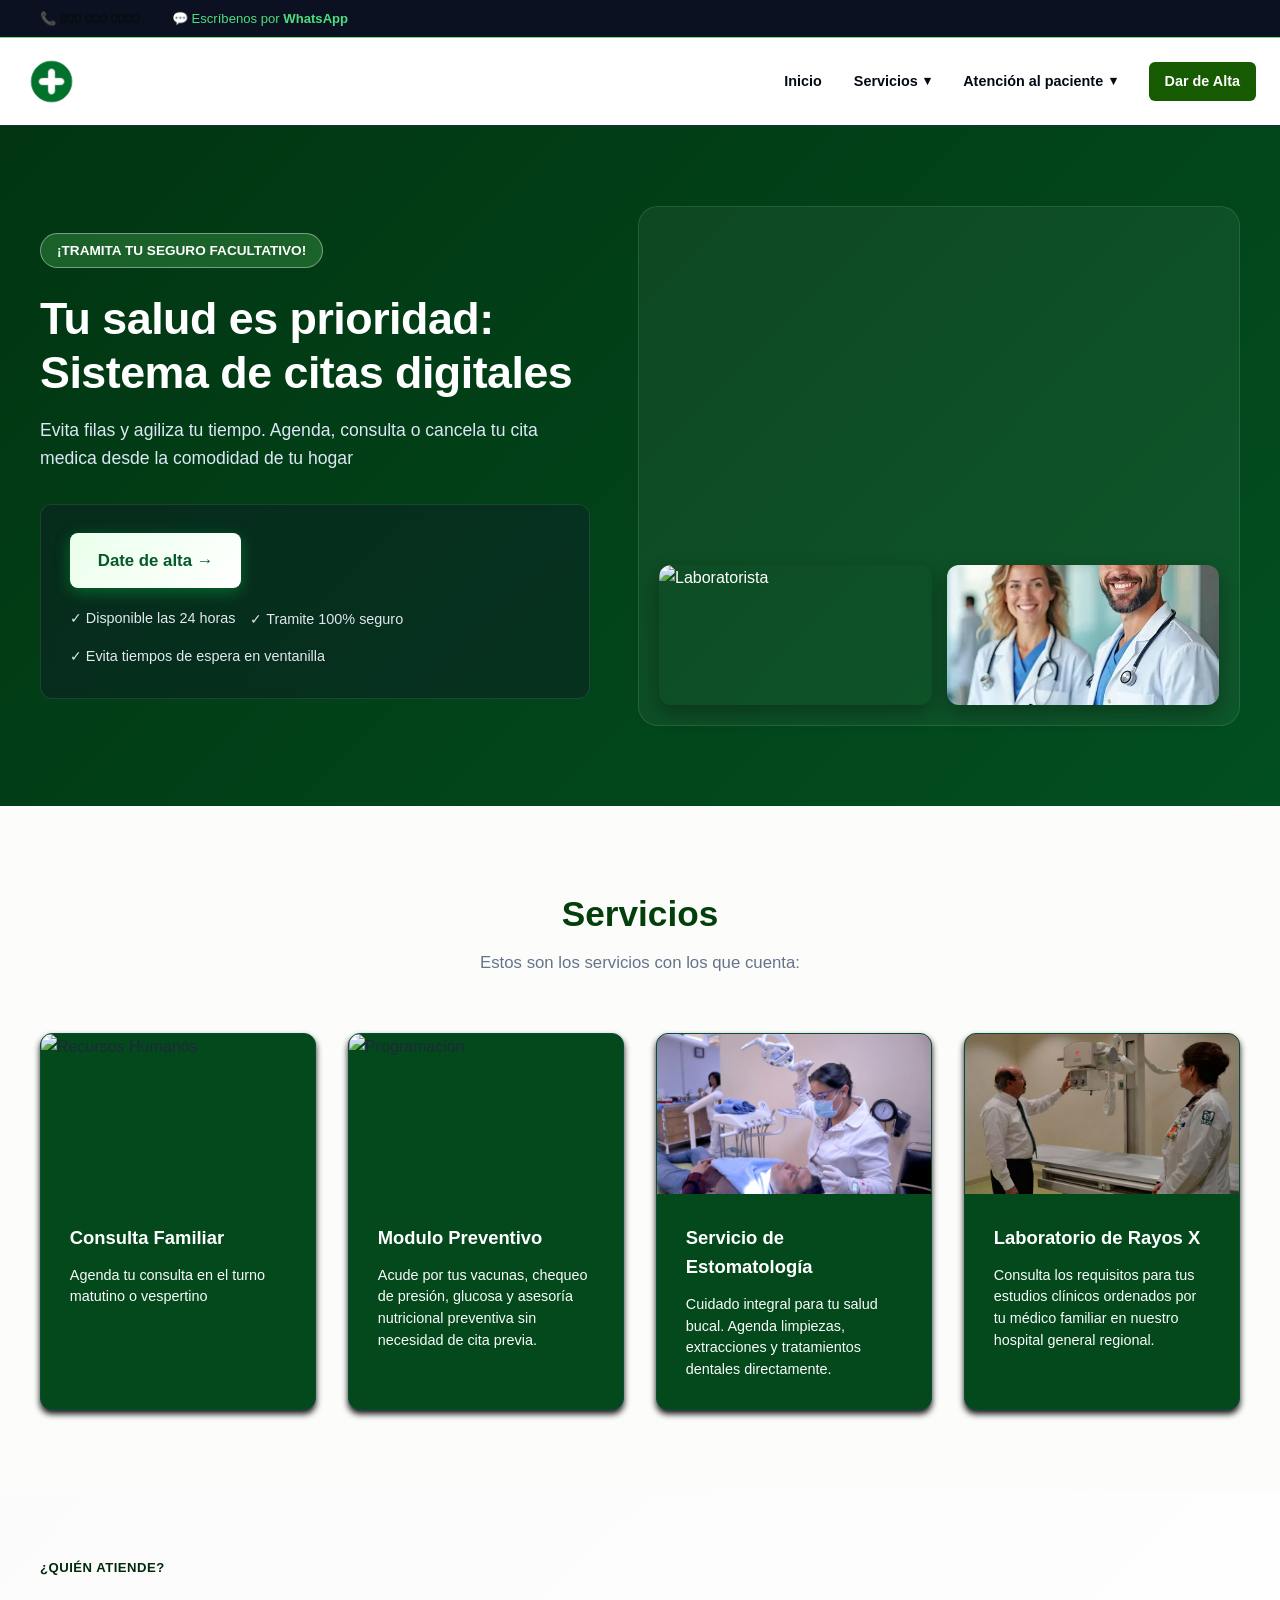
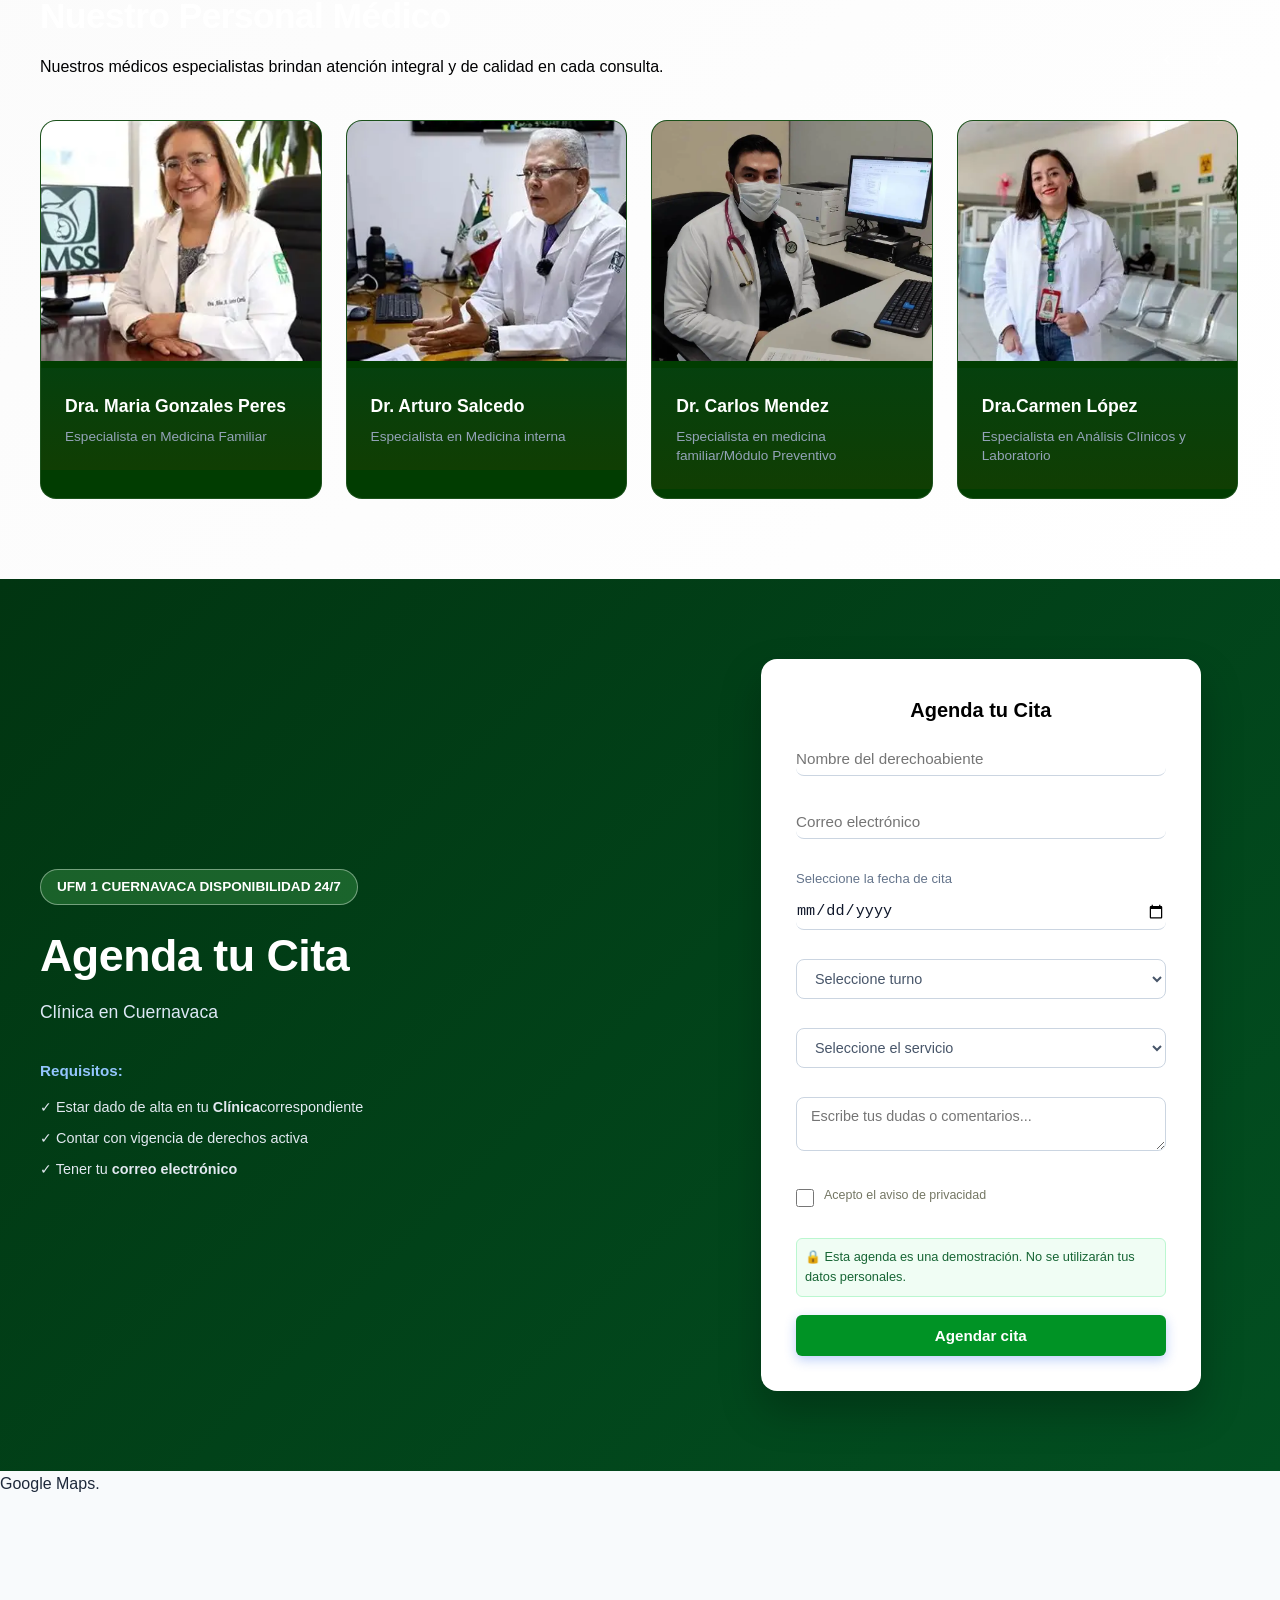
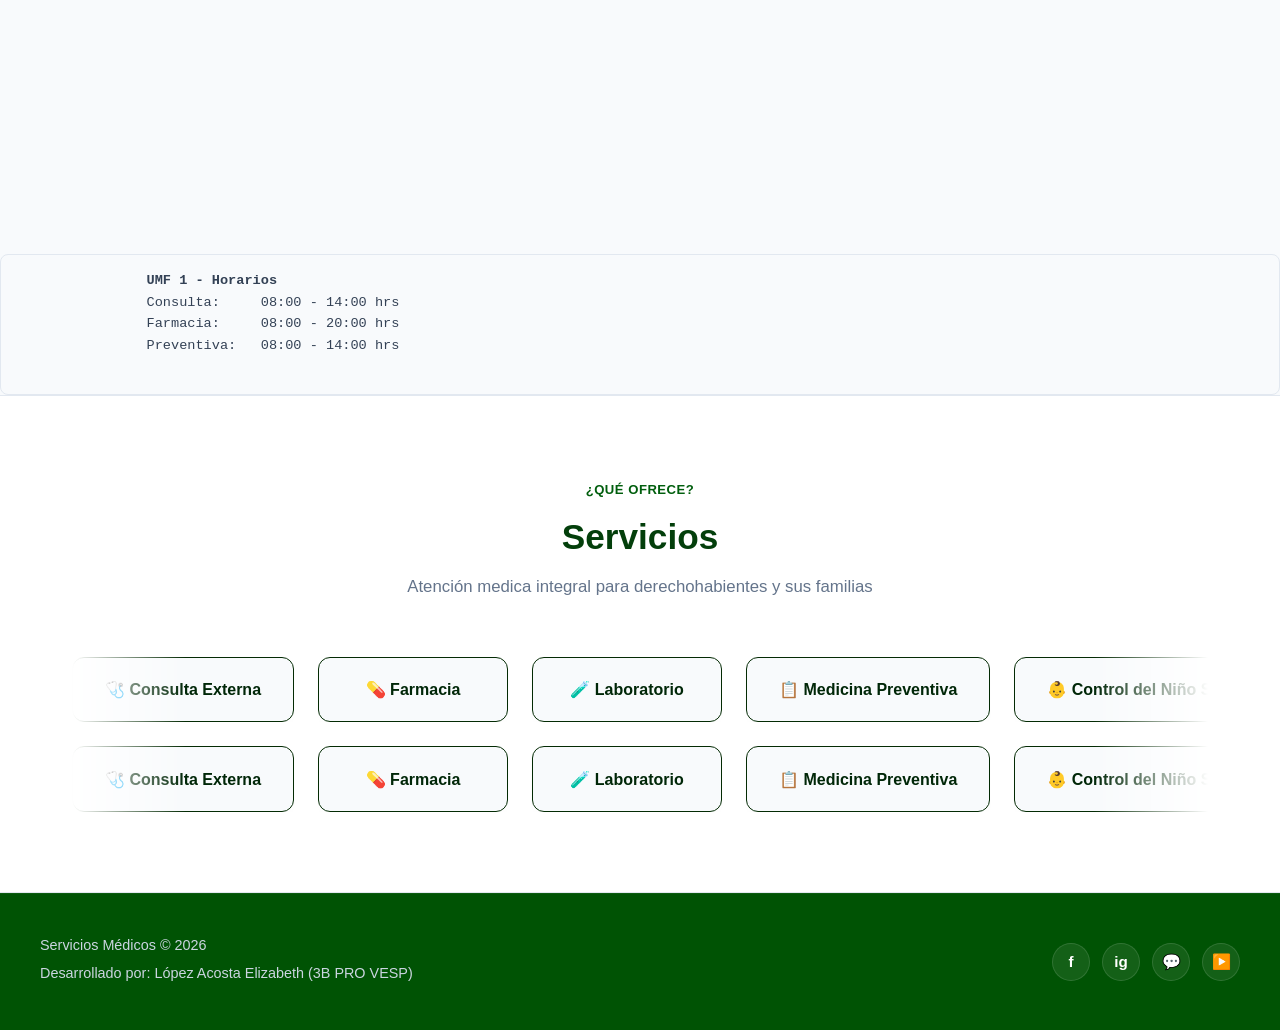
==== commit 37f483d5: "Mi primera publicación Publicación inicial con imágenes y archivos del proyecto" ====
--- a/index.html
+++ b/index.html
@@ -16,7 +16,7 @@
     <link rel="stylesheet" href="styles.css">
 </head>
 <body>
-
+    
     <!-- BARRA SUPERIOR DE CONTACTO -->
     <div class="top-bar" id="inicio">
         <div class="top-bar-container">
@@ -27,24 +27,71 @@
         </div>
     </div>
 
-    <!-- BARRA DE NAVEGACIÓN PRINCIPAL -->
-    <header class="navbar">
-        <div class="nav-container">
-            <div class="nav-brand">
+  <!-- BARRA DE NAVEGACIÓN PRINCIPAL -->
+    <header>
+        <nav class="navbar">
+           
                 <a href="#inicio">
                     <img src="img/logo.webp" alt="Logo" class="brand-logo-img">
                 </a>
-            </div>
-            <nav class="nav-links">
-                <a href="#inicio">Inicio</a>
-                <a href="#oferta">Servicios</a>
-                <a href="login.html" class="btn-nav-login">Dar de Alta</a>
-            </nav>
-        </div>
+           
+            
+            <!-- Botón del Menú Hamburguesa (Requerido por el profesor) -->
+            <button type="button" class="hamburger" id="hamburger-btn" aria-label="Abrir menú de navegación">
+                <span class="bar"></span>
+                <span class="bar"></span>
+                <span class="bar"></span>
+            </button>
+
+            <!-- Lista de Enlaces con el ID requerido -->
+            <ul class="nav-links nav-menu" id="nav-menu">
+                <li class="nav-item"><a href="#inicio" class="nav-link">Inicio</a></li>
+              
+                <li class="nav-item dropdown-item">
+                  <a href="#" class="nav-link dropdown-btn" id="dropdown-btn">
+                       Servicios <span class="arrow">▾</span>
+                  </a>
+                  <ul class="submenu" id="submenu">
+                     <li class="submenu-item"><a href="#oferta" class="submenu-link">Consulta Familiar</a></li>
+                     <li class="submenu-item"><a href="#oferta" class="submenu-link">Módulo Preventivo</a></li>
+                     <li class="submenu-item"><a href="#oferta" class="submenu-link">Servicio de Estomatología</a></li>
+                      <li class="submenu-item"><a href="#oferta" class="submenu-link">Laboratorio de RayosX</a></li>
+                </ul>
+                </li>
+                
+                 <!-- SUBMENÚS ANIDADOS (NIVEL 1 Y 2): PROYECTOS -->
+        <li class="nav-item dropdown-item">
+          <!-- Botón principal de Proyectos (Nivel 1) -->
+          <a href="#" class="nav-link dropdown-btn" id="dropdown-proyectos-btn">
+            Atención al paciente <span class="arrow">▾</span>
+          </a>
+          
+          <!-- Submenú Nivel 1 (Proyectos) -->
+          <ul class="submenu" id="submenu-proyectos">
+            
+            <!-- Ítem con Submenú Nivel 2 (Desarrollo Web) -->
+            <li class="submenu-item dropdown-subitem">
+              <a href="#" class="submenu-link dropdown-subbtn" id="dropdown-web-btn">
+                Citas y seguimiento<span class="arrow-right">▸</span>
+              </a>
+              
+              <!-- Submenú Nivel 2 (Front-End y Back-End) -->
+              <ul class="sub-submenu" id="sub-submenu-web">
+                <li><a href="#agendar-cita" class="submenu-link">solicital cita</a></li>
+              </ul>
+            </li>
+
+            <li><a href="#personal" class="submenu-link">Nuestros médicos</a></li>
+          </ul>
+        </li>
+
+                <li class="nav-item"><a href="login.html" class="btn-nav-login nav-link">Dar de Alta</a></li>
+            </ul>
+        </nav>
     </header>
-    
-
-    <!-- SECCIÓN DE DOS COLUMNAS CON COLLAGE DE IMÁGENES -->
+    <script src="script.js"></script>
+
+      <!-- SECCIÓN DE DOS COLUMNAS CON COLLAGE DE IMÁGENES -->
     <section class="hero-section">
         <div class="hero-container">
             
@@ -144,9 +191,9 @@
         <div class="teachers-container">
             
             <div class="teachers-header">
-                <div>
+                <div  id="personal">
                     <span class="teachers-tag">¿QUIÉN ATIENDE?</span>
-                    <h2>Nuestra Personal Médico</h2>
+                    <h2>Nuestro Personal Médico</h2>
                     <p>Nuestros médicos especialistas brindan atención integral y de calidad en cada consulta.</p>
                 </div>
                 <!-- Botones funcionales con IDs -->
@@ -233,7 +280,6 @@
     <!-- SECCIÓN DE DOS COLUMNAS CON FORMULARIO INTEGRADO -->
     <section class="hero-section">
         <div class="hero-container">
-            
             <!-- Columna Izquierda: Textos y Beneficios (Estilo UMOV) -->
             <div class="hero-text-side">
                 <span class="hero-tag">UFM 1 CUERNAVACA DISPONIBILIDAD 24/7</span>
@@ -254,8 +300,8 @@
 
             <!-- Columna Derecha: Tarjeta Flotante con Formulario (10 campos/etiquetas) -->
             <div class="hero-form-side">
-                <div class="cbtis-hero-form-card">
-                    
+                <div class="cbtis-hero-form-card"   id="agendar-cita">
+                      
                     <h3 class="form-card-title">
                         Agenda tu Cita 
                     </h3>
@@ -411,7 +457,7 @@
                 <a href="https://facebook.com" target="_blank" class="social-icon" title="Facebook">f</a>
                 <a href="https://instagram.com" target="_blank" class="social-icon" title="Instagram">ig</a>
                 <a href="https://whatsapp.com" target="_blank" class="social-icon" title="WhatsApp">💬</a>
-                <a href="https://youtube.com" target="_blank" class="social-icon" title="YouTube"> ▶</a>
+                <a href="https://youtube.com" target="_blank" class="social-icon" title="YouTube"> ▶️</a>
             </div>
 
         </div>
--- a/styles.css
+++ b/styles.css
@@ -85,7 +85,7 @@
 
 .nav-links a {
     text-decoration: none;     /* Quita el subrayado predeterminado de los enlaces */
-    color: #accefd;            /* Color de texto gris intermedio */
+    color: #020a15;            /* Color de texto gris intermedio */
     font-weight: 600;          /* Seminegrita para mejor visibilidad */
     font-size: 0.9rem;         /* Tamaño de fuente adecuado */
     transition: color 0.2s;    /* Transición suave al cambiar de color */
@@ -982,4 +982,261 @@
     background-color: #ffffff;     /* Fondo blanco puro */
     color: #002402;                /* Texto azul corporativo */
     box-shadow: 0 10px 20px rgba(37, 99, 235, 0.08); /* Sombra azulada elegante */
+}
+
+
+
+/* ==========================================
+   2. BARRA DE NAVEGACIÓN PRINCIPAL (.navbar)
+   ========================================== */
+
+.navbar {
+  display: flex;                /* Convierte la barra en un contenedor Flexbox para alinear elementos fácilmente */
+  justify-content: space-between;/* Separa los elementos al máximo (logotipo a la izquierda, hamburguesa a la derecha) */
+  align-items: center;          /* Centra verticalmente los elementos hijos dentro de la barra */
+  background-color: #ffffff;    /* Color de fondo azul muy oscuro (slate) */
+  padding: 1rem 1.5rem;         /* Espaciado interno: 1rem (16px) arriba/abajo y 1.5rem (24px) a los lados */
+  color: #000000;               /* Color predeterminado de texto dentro de la barra */
+  position: relative;           /* Establece contexto de posicionamiento relativo para que .nav-menu pueda posicionarse dinámicamente respecto a él */
+}
+/* Estilos del texto/marca */
+.brand-logo {
+  font-size: 1.5rem;            /* Tamañno de fuente equivalente a 24px */
+  font-weight: bold;            /* Aplica texto en negrita */
+  color: #051319;               /* Color azul claro brillante (sky blue) */
+  text-decoration: none;        /* Quita el subrayado predeterminado de los enlaces */
+}
+
+
+/* ==========================================
+   3. BOTÓN HAMBURGUESA Y SUS BARRAS
+   ========================================== */
+
+.hamburger {
+  display: flex;                /* Habilita Flexbox interno para apilar las 3 barras */
+  flex-direction: column;       /* Alinea las barras verticalmente (una sobre otra) */
+  justify-content: space-between;/* Distribuye el espacio uniformemente entre la primera, segunda y tercera barra */
+  width: 30px;                  /* Ancho total del icono */
+  height: 21px;                 /* Altura total del contenedor del icono */
+  background: transparent;      /* Elimina el fondo predeterminado que los navegadores ponen a los <button> */
+  border: none;                 /* Elimina el borde predeterminado del botón */
+  cursor: pointer;              /* Cambia el puntero del ratón a una mano al pasar por encima */
+}
+
+/* Cada una de las 3 líneas individuales */
+.hamburger .bar {
+  width: 100%;                  /* Ocupa todo el ancho disponible del botón (30px) */
+  height: 3px;                  /* Grosor de cada barra */
+  background-color: #000000;    /* Color blanco de las barras */
+  border-radius: 2px;           /* Redondea suavemente los extremos de las barras */
+  transition: all 0.3s ease-in-out; /* Aplica una animación suave de 0.3 segundos cuando cambia cualquier propiedad CSS */
+}
+
+/* ==========================================
+   4. MENÚ PRINCIPAL Y SUBMENÚS (VISTA MÓVIL)
+   ========================================== */
+
+/* Menú Principal (Móvil) */
+.nav-menu {
+  position: absolute;
+  top: 100%;
+  left: 0;
+  width: 100%;
+  background-color: #ffffff;
+  list-style: none;
+  flex-direction: column;
+  align-items: center;
+  gap: 1.2rem;
+  padding: 1.5rem 0;
+  
+  /* Oculto por defecto */
+  display: none;
+  opacity: 0;
+  transition: opacity 0.3s ease;
+}
+
+.nav-link {
+  color: #ffffff;
+  text-decoration: none;
+  font-size: 1.1rem;
+  transition: color 0.2s ease;
+  display: flex;
+  align-items: center;
+  gap: 0.4rem;
+}
+
+.nav-link:hover {
+  color: #38bdf8;
+}
+
+/* Indicador de flecha del submenú Nivel 1 */
+.arrow {
+  font-size: 0.8rem;
+  transition: transform 0.3s ease;
+}
+
+/* SUBMENÚ / SUBÍTEMS NIVEL 1 (Móvil) */
+.dropdown-item {
+  width: 100%;
+  display: flex;
+  flex-direction: column;
+  align-items: center; /* Alinea los elementos al centro en móviles */
+  text-align: center;
+}
+
+.submenu {
+  list-style: none;
+  background-color: #ffffff; /* Fondo más oscuro para diferenciar */
+  width: 100%;
+  padding: 0.5rem 0;
+  margin-top: 0.8rem;
+  
+  /* Oculto por defecto */
+  display: none;
+  flex-direction: column;
+  align-items: center;
+  gap: 0.8rem;
+}
+
+.submenu-link {
+  color: #94a3b8;
+  text-decoration: none;
+  font-size: 0.95rem;
+  display: block;
+  padding: 0.5rem 0;
+  transition: color 0.2s ease;
+}
+
+.submenu-link:hover {
+  color: #38bdf8;
+}
+
+/* SUBMENÚ NIVEL 2 (SUB-SUBMENÚ) EN MÓVIL */
+.arrow-right {
+  font-size: 0.75rem;
+  transition: transform 0.3s ease;
+  display: inline-block;
+}
+
+.sub-submenu {
+  list-style: none;
+  background-color: #ffffff; /* Fondo aún más oscuro para dar profundidad */
+  width: 100%;
+  padding: 0.5rem 0;
+  margin-top: 0.5rem;
+  
+  /* Oculto por defecto */
+  display: none;
+  flex-direction: column;
+  align-items: center;
+  gap: 0.6rem;
+}
+
+
+/* ==========================================
+   5. ESTADOS ACTIVOS (INYECTADOS POR JAVASCRIPT)
+   ========================================== */
+
+/* Muestra el menú hamburguesa principal */
+.nav-menu.active {
+  display: flex;
+  opacity: 1;
+}
+
+/* Muestra el submenú de Nivel 1 */
+.submenu.open {
+  display: flex;
+}
+
+/* Muestra el submenú de Nivel 2 */
+.sub-submenu.open {
+  display: flex;
+}
+
+/* Gira la flecha del submenú Nivel 1 */
+.dropdown-btn.open .arrow {
+  transform: rotate(180deg);
+}
+
+/* Gira la flecha del submenú Nivel 2 */
+.dropdown-subbtn.open .arrow-right {
+  transform: rotate(90deg);
+}
+
+/* Animación del botón Hamburguesa a 'X' */
+.hamburger.active .bar:nth-child(1) {
+  transform: translateY(9px) rotate(45deg);
+}
+
+.hamburger.active .bar:nth-child(2) {
+  opacity: 0;
+}
+
+.hamburger.active .bar:nth-child(3) {
+  transform: translateY(-9px) rotate(-45deg);
+}
+
+
+/* ==========================================
+   6. RESPONSIVIDAD (PANTALLAS GRANDES: PC Y TABLETS)
+   ========================================== */
+
+@media (min-width: 768px) {
+  
+  /* Oculta el botón hamburguesa en escritorio */
+  .hamburger {
+    display: none;
+  }
+
+  /* Convierte la lista principal en una barra horizontal */
+  .nav-menu {
+    position: static;
+    display: flex;
+    flex-direction: row;
+    width: auto;
+    padding: 0;
+    opacity: 1;
+    gap: 2rem;
+  }
+
+  /* SUBMENÚ NIVEL 1 EN ESCRITORIO */
+  .dropdown-item {
+    position: relative; /* Contenedor de referencia para el desplegable */
+    width: auto;
+    display: block;
+  }
+
+  .submenu {
+    position: absolute;
+    top: 100%;
+    left: 0;
+    min-width: 180px;
+    background-color: #e9e9e9;
+    border-radius: 6px;
+    padding: 0.8rem 1rem;
+    box-shadow: 0 4px 12px rgba(0, 0, 0, 0.3);
+    text-align: left;
+    margin-top: 0.5rem;
+    align-items: flex-start;
+  }
+
+  /* SUBMENÚ NIVEL 2 EN ESCRITORIO (Despliegue Lateral hacia la izquierda) */
+  .dropdown-subitem {
+    position: relative;
+    width: 100%;
+  }
+
+  .sub-submenu {
+    position: absolute;
+    top: 0;
+    right: 100%; /* Se despliega hacia la IZQUIERDA para no salirse de la pantalla */
+    left: auto;  /* Desactiva la alineación a la izquierda */
+    min-width: 190px;
+    background-color: #e4e4e4;
+    border-radius: 6px;
+    padding: 0.8rem 1rem;
+    box-shadow: 0 4px 12px rgba(0, 0, 0, 0.4);
+    margin-top: 0;
+    align-items: flex-start;
+  }
 }
